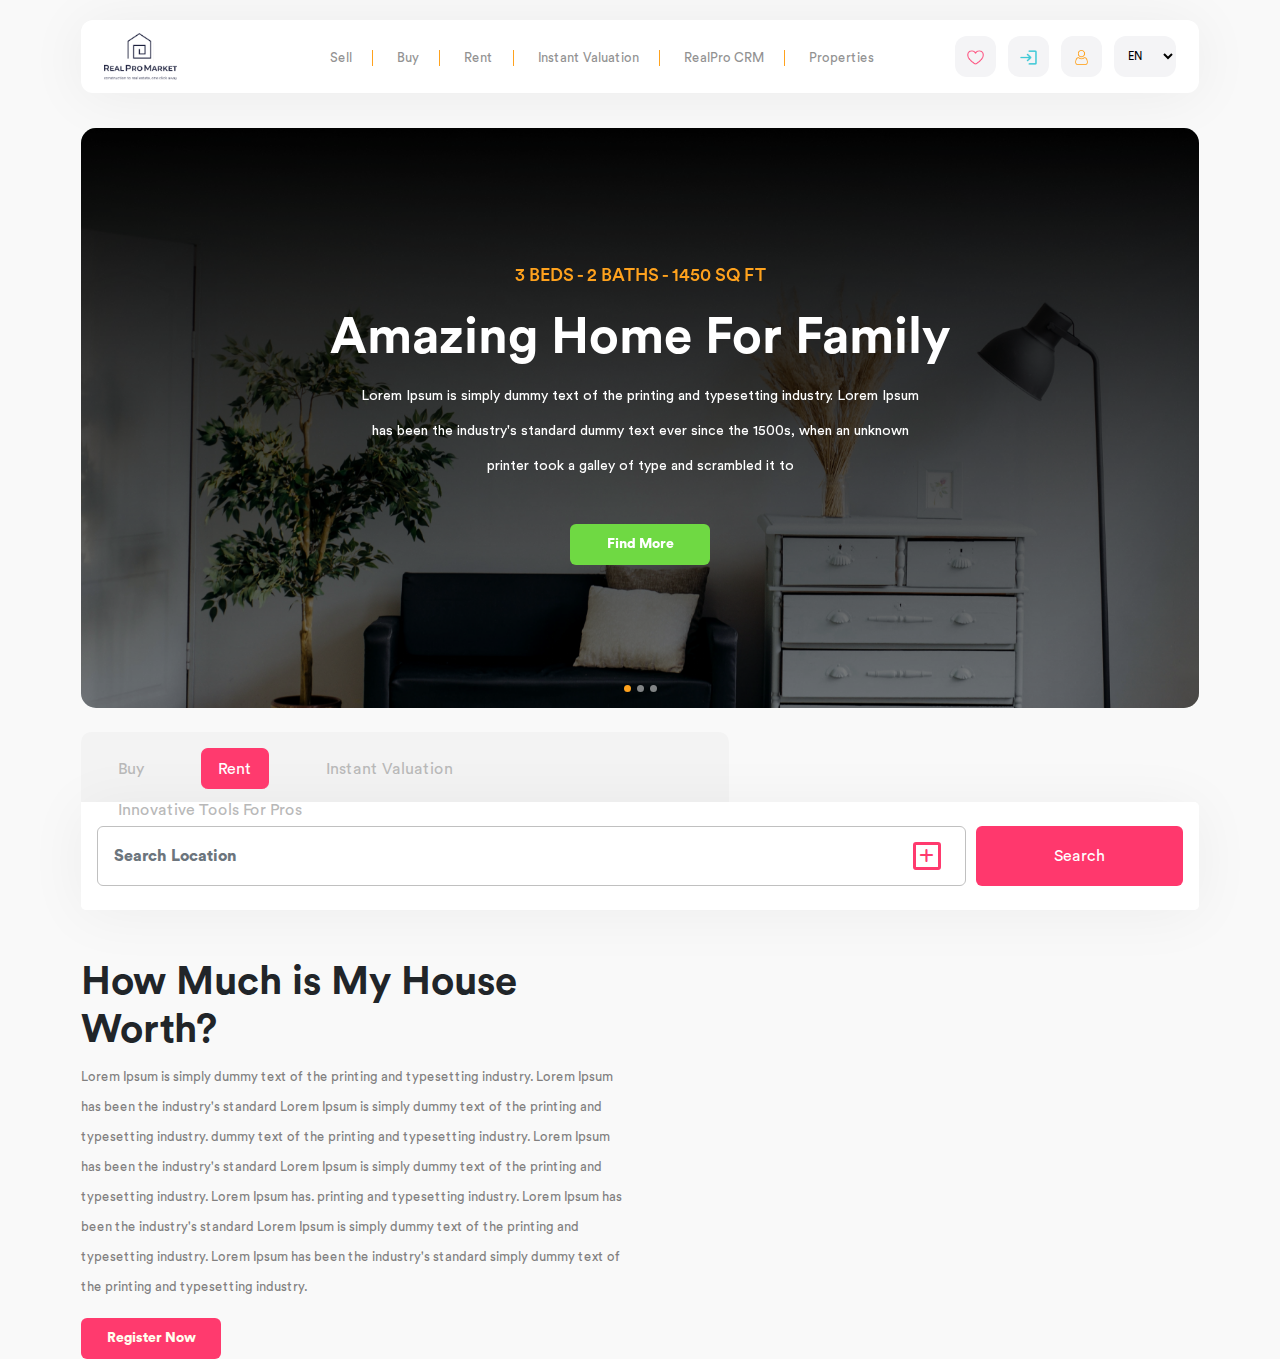
==== agentvaluation.html @ 88e82d18 "Update-AllPages" ====
<!DOCTYPE html>
<html lang="en">

<meta http-equiv="content-type" content="text/html;charset=UTF-8" />

<head>
    <meta charset="utf-8">
    <meta http-equiv="X-UA-Compatible" content="IE=edge">
    <meta content="width=device-width, initial-scale=1, minimum-scale=1, maximum-scale=5, user-scalable=1"
        name="viewport" />
    <meta name="csrf-token" content="cv9QwmXxKwDrVAolgTQ0MOoRxI4BcA3JkICBhzkY">
    <meta name="viewport" content="width=device-width, initial-scale=1">
    <title>Rent page</title>
    <link href="./Site/img/favicon.png" rel="icon">
    <link href="./Site/img/apple-touch-icon.png" rel="apple-touch-icon">
    <link href="./assets/css/style.css" rel="stylesheet" />
    <link href="./assets/css/utility.css" rel="stylesheet" />
    <link href="./lib/bootstrap/dist/css/bootstrap.min.css" rel="stylesheet" />
    <link href="./lib/fontawesome-free-6.3.0-web/css/all.min.css" rel="stylesheet" />

</head>

<body>
    <header>
        <nav class="navbar">
            <div class="navbar-content">
                <div class="container-main main-nav main-shadow">
                    <div class="navbar-menu">
                        <a class="navbar-brand" href="/">
                            <img src="./assets/images/realpro_logo.png" class="logo-main">
                        </a>
                    </div>
                    <div class="navbar-collapse justify-content-center" id="navbarDefault">
                        <ul class="navbar-nav">
                            <li class="nav-item nav-border-right">
                                <a class="nav-link main-nav-item" asp-controller="Home" asp-action="Property"
                                    asp-route-id="Sell">Sell</a>
                            </li>
                            <li class="nav-item nav-border-right">
                                <a class="nav-link main-nav-item" asp-controller="Home" asp-action="Property"
                                    asp-route-id="Buy">Buy</a>
                            </li>
                            <li class="nav-item nav-border-right">
                                <a class="nav-link main-nav-item" asp-controller="Home" asp-action="Property"
                                    asp-route-id="Rent">Rent</a>
                            </li>
                            <li class="nav-item nav-border-right">
                                <a class="nav-link main-nav-item" asp-controller="Home" asp-action="Property"
                                    asp-route-id="Valuation">Instant Valuation</a>
                            </li>
                            <li class="nav-item nav-border-right">
                                <a class="nav-link main-nav-item" asp-controller="Home" asp-action="Plans">RealPro
                                    CRM</a>
                            </li>
                            <li class="nav-item">
                                <a class="nav-link main-nav-item" asp-controller="Properties"
                                    asp-action="Index">Properties</a>
                            </li>
                        </ul>
                    </div>
                    <div class="navbar-function">
                        <button class="btn btn-nav-function">
                            <img src="./assets/images/icons/icon_heart.png" class="nav-func-icon" />
                        </button>
                        <button class="btn btn-nav-function">
                            <img src="./assets/images/icons/icon_login.png" class="nav-func-icon" />
                        </button>
                        <button class="btn btn-nav-function">
                            <img src="./assets/images/icons/icon_user.png" class="nav-func-icon" />
                        </button>
                        <select class="lan-control">
                            <option>EN</option>
                            <option>FR</option>
                            <option>SW</option>
                        </select>
                    </div>
                </div>
            </div>
        </nav>
    </header>
    <div id="carouselExampleIndicators" class="carousel slide container-main bg-property-slide rounded-15 mt-35px mb-4"
        data-ride="carousel">
        <ol class="carousel-indicators">
            <li data-target="#carouselExampleIndicators" data-slide-to="0" class="active"></li>
            <li data-target="#carouselExampleIndicators" data-slide-to="1"></li>
            <li data-target="#carouselExampleIndicators" data-slide-to="2"></li>
        </ol>
        <div class="carousel-inner">
            <div class="carousel-item active">
                <div class="bg-property rounded-15">
                    <div class="d-flex justify-content-center flex-collumn bg-property-after">
                        <div class="text-center mt-12_perc">
                            <p class="property-details">3 BEDS - 2 BATHS - 1450 SQ FT</p>
                            <h1 class="text-intro-title text-white">
                                Amazing Home For Family
                            </h1>
                            <div class="d-flex justify-content-center">
                                <div class="wide-sm-50">
                                    <p class="text-propery-details">
                                        Lorem Ipsum is simply dummy text of the printing and typesetting industry. Lorem
                                        Ipsum
                                        has
                                        been the industry's standard dummy text ever since the 1500s, when an unknown
                                        printer took a galley of type and scrambled it to
                                    </p>
                                    <button class="btn-success-light mt-4">
                                        Find More
                                    </button>
                                </div>

                            </div>
                        </div>

                    </div>

                </div>
            </div>
            <div class="carousel-item">
                <div class="bg-property rounded-15">
                    <div class="d-flex justify-content-center flex-collumn bg-property-after">
                        <div class="text-center mt-12_perc">
                            <p class="property-details">3 BEDS - 2 BATHS - 1450 SQ FT</p>
                            <h1 class="text-intro-title text-white">
                                Amazing Home For Family
                            </h1>
                            <div class="d-flex justify-content-center">
                                <div class="wide-sm-50">
                                    <p class="text-propery-details">
                                        Lorem Ipsum is simply dummy text of the printing and typesetting industry. Lorem
                                        Ipsum
                                        has
                                        been the industry's standard dummy text ever since the 1500s, when an unknown
                                        printer took a galley of type and scrambled it to
                                    </p>
                                    <button class="btn-success-light mt-4">
                                        Find More
                                    </button>
                                </div>

                            </div>
                        </div>

                    </div>

                </div>
            </div>
            <div class="carousel-item">
                <div class="bg-property rounded-15">
                    <div class="d-flex justify-content-center flex-collumn bg-property-after">
                        <div class="text-center mt-12_perc">
                            <p class="property-details">3 BEDS - 2 BATHS - 1450 SQ FT</p>
                            <h1 class="text-intro-title text-white">
                                Amazing Home For Family
                            </h1>
                            <div class="d-flex justify-content-center">
                                <div class="wide-sm-50">
                                    <p class="text-propery-details">
                                        Lorem Ipsum is simply dummy text of the printing and typesetting industry. Lorem
                                        Ipsum
                                        has
                                        been the industry's standard dummy text ever since the 1500s, when an unknown
                                        printer took a galley of type and scrambled it to
                                    </p>
                                    <button class="btn-success-light mt-4">
                                        Find More
                                    </button>
                                </div>

                            </div>
                        </div>

                    </div>

                </div>
            </div>
        </div>

    </div>

    <div class="container-main mb-5">
        <div>
            <ul id="tabs" class="nav nav-tabs valuation-tab">
                <li class="nav-item"><a href="" data-target="#home1" data-toggle="tab" class="nav-link small">Buy</a>
                </li>
                <li class="nav-item"><a href="" data-target="#profile1" data-toggle="tab"
                        class="nav-link small active">Rent</a></li>
                <li class="nav-item"><a href="" data-target="#messages1" data-toggle="tab"
                        class="nav-link small">Instant Valuation</a></li>
                <li class="nav-item"><a href="" data-target="#innovatetab" data-toggle="tab"
                        class="nav-link small">Innovative Tools For Pros</a></li>
            </ul>
            <div id="tabsContent" class="tab-content rent-tab-content">
                <div id="home1" class="tab-pane rent-tab-content px-3 fade py-4 tab-box-shadow">
                    <div class="d-flex">
                        <div class="border-search-area d-flex p-1 w-80">
                            <div class="input-group w-100">
                                <input type="text" class="form-control input-rent" placeholder="Search Location">
                                <div class="input-group-append">
                                    <button class="btn-search-icon" type="button">
                                        <div class="btn-theme-square">
                                            <i class="fa-solid fa-plus"></i>
                                        </div>
                                    </button>
                                </div>
                            </div>
                        </div>
                        <div class="input-group w-20 pl-sm-10px">
                            <button class="btn-search-submit">Search</button>
                        </div>
                    </div>
                </div>
                <div id="profile1" class="tab-pane rent-tab-content px-3 fade py-4 active show tab-box-shadow">
                    <div class="d-flex">
                        <div class="border-search-area d-flex p-1 w-80">
                            <div class="input-group w-100">
                                <input type="text" class="form-control input-rent" placeholder="Search Location">
                                <div class="input-group-append">
                                    <button class="btn-search-icon" type="button">
                                        <div class="btn-theme-square">
                                            <i class="fa-solid fa-plus"></i>
                                        </div>
                                    </button>
                                </div>
                            </div>
                        </div>
                        <div class="input-group w-20 pl-sm-10px">
                            <button class="btn-search-submit">Search</button>
                        </div>
                    </div>
                </div>
                <div id="messages1" class="tab-pane rent-tab-content px-3 fade py-4 tab-box-shadow">
                    <div class="d-flex">
                        <div class="border-search-area d-flex p-1 w-80">
                            <div class="input-group w-100">
                                <input type="text" class="form-control input-rent" placeholder="Search Location">
                                <div class="input-group-append">
                                    <button class="btn-search-icon" type="button">
                                        <div class="btn-theme-square">
                                            <i class="fa-solid fa-plus"></i>
                                        </div>
                                    </button>
                                </div>
                            </div>
                        </div>
                        <div class="input-group w-20 pl-sm-10px">
                            <button class="btn-search-submit">Search</button>
                        </div>
                    </div>
                </div>
                <div id="innovatetab" class="tab-pane rent-tab-content px-3 fade py-4 tab-box-shadow">
                    <div class="d-flex">
                        <div class="border-search-area d-flex p-1 w-80">
                            <div class="input-group border-right-control-rent w-50">
                                <input type="text" class="form-control input-rent" placeholder="Search Location">
                                <div class="input-group-append">
                                    <button class="btn-search-icon" type="button">
                                        <div class="btn-theme-square">
                                            <i class="fa-solid fa-plus"></i>
                                        </div>
                                    </button>
                                </div>
                            </div>
                            <div class="w-50">
                                <input type="text" class="form-control input-rent" placeholder="Search product">
                            </div>
                        </div>
                        <div class="input-group w-20 pl-sm-10px">
                            <button class="btn-search-submit">Search</button>
                        </div>
                    </div>
                </div>
            </div>
        </div>
    </div>
    <div class="container-main">

        <div class="row">
            <div class="col-md-6">
                <h1 class="section-title">How Much is My House
                    Worth?</h1>
                <p class="text-city-details">
                    Lorem Ipsum is simply dummy text of the printing and typesetting industry. Lorem Ipsum has been the
                    industry's standard Lorem Ipsum is simply dummy text of the printing and typesetting industry.
                    dummy text of the printing and typesetting industry. Lorem Ipsum has been the industry's
                    standard Lorem Ipsum is simply dummy text of the printing and typesetting industry. Lorem Ipsum has.
                    printing and typesetting industry. Lorem Ipsum has been the industry's standard Lorem
                    Ipsum is simply dummy text of the printing and typesetting industry. Lorem Ipsum has been
                    the industry's standard simply dummy text of the printing and typesetting industry.
                </p>

                <button  class="btn btn-explore-primary">Register Now</button>
            </div>
            <div class="col-md-6">
                <div class="img01">
                    <img src="images/house-img01.png" class="img-fluid rounded" alt="">
                </div>

                <div class="row mt-3">
                    <div class="col-md-6">
                        <div class="img02"><img src="images/house-img02.png" class="img-fluid rounded" alt="">
                        </div>
                    </div>
                    <div class="col-md-6">
                        <div class="img02"><img src="images/house-img03.png" class="img-fluid rounded" alt="">
                        </div>
                    </div>
                </div>
            </div>
        </div>
    </div>


    <div id="preloader"></div>
    <script src="./lib/jquery/dist/jquery.min.js"></script>
    <script src="./lib/bootstrap/dist/js/bootstrap.bundle.min.js"></script>

</body>

</html>
---- assets/css/style.css ----
﻿/*@import url('https://fonts.cdnfonts.com/css/circular-std?styles=17909,17910,17911,17912,17907,17908,17905,17906');
*/
@font-face {
    font-family: 'Circular Std';
    src: url('../fonts/circulat_std/CircularStd-Black.eot');
    src: url('../fonts/circulat_std/CircularStd-Black.eot') format('embedded-opentype'), url('../fonts/circulat_std/CircularStd-Black.woff') format('woff'), url('../fonts/circulat_std/CircularStd-Black.ttf') format('truetype'), url('../fonts/circulat_std/CircularStd-Black.svg') format('svg');
    font-weight: 400;
    font-style: normal;
}

@font-face {
    font-family: 'Circular Std';
    src: url('../fonts/circulat_std/CircularStd-Bold.eot');
    src: url('../fonts/circulat_std/CircularStd-Bold.eot') format('embedded-opentype'), url('../fonts/circulat_std/CircularStd-Bold.woff') format('woff'), url('../fonts/circulat_std/CircularStd-Bold.ttf') format('truetype'), url('../fonts/circulat_std/CircularStd-Bold.svg') format('svg');
    font-weight: 600;
    font-style: normal;
}

@font-face {
    font-family: 'Circular Std';
    src: url('../fonts/circulat_std/CircularStd-Medium.eot');
    src: url('../fonts/circulat_std/CircularStd-Medium.eot') format('embedded-opentype'), url('../fonts/circulat_std/CircularStd-Medium.woff') format('woff'), url('../fonts/circulat_std/CircularStd-Medium.ttf') format('truetype'), url('../fonts/circulat_std/CircularStd-Medium.svg') format('svg');
    font-weight: 500;
    font-style: normal;
}

@font-face {
    font-family: 'Circular Std';
    src: url('../fonts/circulat_std/CircularStd-Book.eot');
    src: url('../fonts/circulat_std/CircularStd-Book.eot') format('embedded-opentype'), url('../fonts/circulat_std/CircularStd-Book.woff') format('woff'), url('../fonts/circulat_std/CircularStd-Book.ttf') format('truetype'), url('../fonts/circulat_std/CircularStd-Book.svg') format('svg');
    font-weight: 450;
    font-style: normal;
}

body {
    font-family: 'Circular Std' !important;
    background: rgba(249, 249, 249, 1) !important;
}

.container {
    padding-right: 22px !important;
    padding-left: 22px !important;
}

.main-shadow {
    box-shadow: 0px 4px 60px rgba(0, 0, 0, 0.06) !important;
}

.navbar {
    padding: 0 !important;
    margin-top: 20px;
}

.navbar-content {
    width: 100%;
}

.container-main {
    margin-right: 6.3477% !important;
    margin-left: 6.3477% !important;
}

.navbar-content .container-main {
    padding-top: 8px;
    padding-bottom: 8px;
    padding-left: 1.789%;
    padding-right: 1.789%;
    display: grid;
    grid-template-columns: 2fr 9fr 3fr;
}

.navbar-content .navbar-menu {
    margin: auto 0;
}



.navbar-toggler span {
    height: 2px;
    width: 18px;
}

.navbar-content .btn {
    padding: 0.2rem 0.5rem;
    border-radius: 20px;
    background-color: #FFFFFF;
}

.navbar-content .btn:not(:first-child) {
    padding: 0.2rem 0.5rem;
}

.navbar-content .navbar-toggle-box {
    margin-right: 5px;
}


.navbar-content .navbar-collapse {
    margin: auto;
}

.navbar-menu .navbar-toggler {
    margin-top: 4px;
}

.navbar-content .navbar-nav {
    display: inline-block !important;
    flex-wrap: wrap;
    height: 100%;
}

.navbar-nav li {
    display: inline-block;
    height: 100%;
    align-items: center;
    padding: 0px 20px;
}

/*
.navbar-content .navbar-nav li a {
    font-weight: 600;
    font-size: 16px;
    line-height: 26px;
    color: #1B1B1B;
}*/

@media only screen and (max-device-width: 767px) {

    .navbar-nav li,
    .navbar-content .navbar-nav li a {
        font-size: 14px;
    }
}

.menu-item {
    font-size: 13px;
    color: #1B1B1B;
}

.navbar-content .navbar-nav li>a:hover {
    color: #FCFCFC;
}

.navbar-category {
    width: 100%;
    background: #FFFFFF;
    padding: 0 5%;
    font-weight: 500;
    --bs-gutter-x: 0;
    margin: 0 !important;
}

.navbar-category .category-item {
    color: #676767;
    padding: 20px 0 20px 10px;
}

.navbar-category .category-item:nth-child(2),
.navbar-category .category-item:nth-child(3) {
    text-align: center;
}

.navbar-category .category-item:nth-child(4) {
    text-align: end;
}

.nav-item-expand {
    box-sizing: border-box;
    min-width: 0;
    min-height: 0;
    padding-top: 8px;
    padding-bottom: 8px;
    /* margin-left: 16px; */
    -webkit-flex-shrink: 0;
    -ms-flex-negative: 0;
    flex-shrink: 0;
    position: relative;
    cursor: pointer;
}

.main-nav {
    background: #fff;
    border-radius: 12px !important;
}

.main-nav-item {
    font-size: 13px !important;
    font-weight: 450 !important;
    line-height: 0px !important;
    letter-spacing: 0em !important;
    text-align: left !important;
    color: #929292 !important;
}

.main-nav-item:hover {
    font-size: 13px !important;
    font-weight: 450 !important;
    line-height: 0px !important;
    letter-spacing: 0em !important;
    text-align: left !important;
    color: #FF3A6E !important;
}

.nav-border-right {
    border-right: 1px solid #FFA21D;
}

.navbar-function {
    text-align: end;
    margin: auto 0;
}

.btn-success-light {
    background: #6FD943;
    color: #fff;
    border: none;
    font-size: 14px !important;
    height: 41px;
    width: 140px;
    border-radius: 6px !important;
}

.btn-explore-primary {
    background: #FF3A6E !important;
    color: #FFE !important;
    border: none;
    font-size: 14px !important;
    height: 41px;
    width: 140px;
    border-radius: 6px !important;
}

@media(min-width:1367px) {
    .btn-explore-primary {
        font-size: 16px !important;
        height: 48px !important;
        width: 160px !important;
    }

    .btn-explore-secondary {
        font-size: 16px !important;
        height: 48px !important;
        width: 160px !important;
    }
}

.btn-explore-secondary {
    background: #3EC9D6 !important;
    color: #FFE !important;
    border: none;
    font-size: 14px !important;
    height: 41px;
    width: 140px;
    border-radius: 6px !important;
}

.btn-nav-function {
    background: #F4F4F6 !important;
    border-radius: 12px !important;
    /* padding: 8px 11px !important; */
    margin-left: 8px;
    height: 41px;
    width: 41px;
}

.btn-nav-function:hover {
    background: #ebeaea !important;
    margin-left: 8px;
}

.rounded-12px {
    border-radius: 12px !important;
}

.rounded-22px {
    border-radius: 22px !important;
}

.mt-17px {
    margin-top: 17px !important;
}

.text-intro-title {
    font-family: 'Circular Std', sans-serif !important;
    font-size: 51px;
    font-weight: 700;
    line-height: 66px;
    letter-spacing: 0em;
    text-align: center;
}

.logo-main {
    height: 47px;
}

.text-propery-details {
    font-size: 14px;
    font-weight: 450;
    line-height: 35px;
    letter-spacing: 0em;
    text-align: center;
    color: #fff !important
}

.input-property {
    height: 65px !important;
    border: none !important;
    border-radius: 6px;
    font-weight: 450 !important;
    color: #929292 !important;
}

/* .select-items {
    position: absolute;
    background-color: DodgerBlue;
    top: 100%;
    left: 0;
    right: 0;
    z-index: 99;
  } */
.input-property select {
    -ms-progress-appearance: none;
    -webkit-appearance: none;
    appearance: none;
    line-height: 20px;
    background: #FF3A6E url('../images/icons/select_group.png') 74% / 13% no-repeat;

}

.btn-search-icon {
    border: none;
    margin-left: 0px;
    padding: 10px 20px;
    background: white;
    color: #FF3A6E;
    border-top-right-radius: 6px;
    border-bottom-right-radius: 6px;
}

.btn-search-submit {
    border: none;
    width: 100%;
    margin-left: 0px;
    padding: 10px 20px;
    background: rgb(255, 56, 109);
    color: #FFF;
    font-size: 16px;
    font-weight: 450;
    border-radius: 6px;
    cursor: pointer;
}

.btn-view-select {
    border-radius: 10px;
    padding: 10px;
    height: 48px;
    width: 48px;
    background: white;
    border: none
}

.btn-view-select:hover {
    color: #FF3A6E;
}

.btn-search-submit:hover {
    transition: 300ms;
    box-shadow: 0px 0px 10px 0px rgba(255, 56, 109, 1) !important;
}

@media(min-width:1367px) {
    .text-label {
        font-size: 54px !important;
        font-weight: 700;
        margin-bottom: 0;
    }

    .btn-search-icon {
        border: none;
        margin-left: 0px;
        padding: 10px 20px;
        background: white;
        color: #FF3A6E;
        border-top-right-radius: 8px !important;
        border-bottom-right-radius: 8px !important;
    }

    .btn-search-submit {
        border: none;
        margin-left: 0px;
        padding: 10px 20px;
        background: #FF3A6E;
        color: white;
        font-size: 18px;
        font-weight: 500;
        border-radius: 8px !important;
    }

    .input-property {
        height: 88px !important;
        border: none;
        border-radius: 8px !important;
    }

    .btn-success-light {
        background: #6FD943;
        color: #fff;
        border: none;
        font-size: 16px !important;
        height: 55px !important;
        width: 173px !important;
        border-radius: 6px !important;
    }

    .text-propery-details {
        font-size: 16px !important;
        font-weight: 450;
        line-height: 45px !important;
        letter-spacing: 0em;
        text-align: center;
        color: #fff !important
    }

    .property-details {
        color: #FFA21D !important;
        font-size: 20px !important;
        font-weight: 500;
    }

    .bg-property {
        background: url('../images/property_background.png');
        background-position: center;
        background-size: cover;
        background-repeat: no-repeat;
        height: 814px !important;
        padding: 0px !important;
        border-radius: 15px;
    }

    .bg-property-after {
        background: url('../images/property_banner.png');
        background-position: center;
        background-size: cover;
        background-repeat: no-repeat;
        height: 814px !important;
        border-radius: 15px;
    }

    .bg-property-slide {
        background: #20202000;
        background-position: center;
        background-size: cover;
        background-repeat: no-repeat;
        height: 814px !important;
        border-radius: 15px;
    }

    .text-intro-title {
        font-family: 'Circular Std', sans-serif !important;
        font-size: 70px;
        font-weight: 700;
        line-height: 66px;
        letter-spacing: 0em;
        text-align: center;
    }

    .logo-main {
        height: 66px;
    }

    .main-nav-item {
        font-size: 18px !important;
        font-weight: 450 !important;
        line-height: 0px !important;
        letter-spacing: 0em !important;
        text-align: left !important;
        color: #929292 !important;
    }

    .nav-func-icon {
        height: 20px !important;
    }

    .text-intro-message {
        font-style: normal;
        font-weight: 450;
        font-size: 16px;
        line-height: 23px;
        text-align: center;
        color: #817F7F;
    }

    .text-plan-bg {
        width: 247px !important;
        height: 90px !important;
        background: #FF3A6E;
        border-radius: 6px 6px 0px 0px;
        display: flex;
        justify-content: center;
        flex-direction: column;
    }

    .text-plan-option-bg {
        background: #F1F1F1;
        display: flex;
        height: 90px;
        justify-content: space-between;
        padding: 30px 40px !important;
        border-bottom-left-radius: 6px;
        border-bottom-right-radius: 6px;
        border-top-right-radius: 6px;
    }

    .text-plan-link {
        font-size: 20px !important;
    }

    .text-plan {
        font-size: 24px !important;
        font-weight: 700;
        line-height: 30px;
        letter-spacing: 0em;
        text-align: center;
        color: #fff;
    }

    .fs-xs-24px {
        font-size: 24px !important;
    }

    .mt-xs-4px {
        margin-top: 4px;
    }

    .text-price-value {
        font-size: 46px !important;
    }

    .check-secondary-icon {
        height: 19px !important;
    }

    .text-plan-info {
        font-size: 19px !important;
        line-height: 36px;
    }

    .btn-plan-primary {
        background: #3ec9d6 !important;
        color: #fff !important;
        font-size: 18px !important;
        padding: 15px !important;
        font-weight: 450 !important;
    }

    .btn-plan-secondary {
        background: #6FD943 !important;
        color: #fff !important;
        font-size: 18px !important;
        padding: 15px !important;
        font-weight: 450 !important;
    }

    .btn-plan-default {
        background: #FF3A6E !important;
        color: #fff !important;
        font-size: 18px !important;
        padding: 15px !important;
        font-weight: 450 !important;
    }

    .section-title {
        font-weight: 700 !important;
        font-size: 56px !important;
    }

    .text-plan-section {
        font-weight: 450;
        color: #817F7F;
        font-size: 16px !important;
        line-height: 33px !important;
    }

    .choose-title {
        font-size: 24px !important;
    }

    .text-theme-secondary {
        color: #817f7f !important;
    }

    .btn-getstarted {
        background: #263238 !important;
        border-radius: 6px !important;
        color: #fff !important;
        font-size: 18px !important;
        font-weight: 450 !important;
        width: 286px !important;
        height: 56px !important;
    }

    .accordion .card-header .card-title {
        color: #455A64 !important;
        font-weight: 450 !important;
        font-size: 20px !important;
    }

    .lead-option {
        float: left;
        margin: 0 8px 0 0;
        width: 18%;
        height: 64px !important;
        border: 1px solid #B8B8B8;
        position: relative;
        border-radius: 5px;
        align-items: center;
    }

    .btn-option-radio {
        height: 63px !important;
        font-size: 19px !important;
        padding: 15px 10px !important;
        text-align: center;
    }

    .navbar-content .container-main {
        padding-top: 8px;
        padding-bottom: 8px;
        padding-left: 1.789%;
        padding-right: 1.789%;
        display: grid;
        grid-template-columns: 1fr 7fr 2fr;
    }

    .lead-option-header {
        padding: 19px 20px !important;
    }

    .btn-nav-function {
        background: #F4F4F6 !important;
        border-radius: 12px !important;
        /* padding: 8px 11px !important; */
        margin-left: 8px;
        height: 56px !important;
        width: 56px !important;
    }

    .btn-nav-function:hover {
        background: #ebeaea !important;
    }

    .lan-control {
        height: 56px !important;
        width: 78px !important;
        background: #F4F4F6 !important;
        border-radius: 12px;
        border: none;
        font-size: 14px !important;
        padding: 10px;
        font-weight: 450;
    }
}

.lan-control {
    height: 41px;
    width: 62px;
    background: #F4F4F6 !important;
    border-radius: 12px;
    border: none;
    font-size: 11px;
    padding: 10px;
    font-weight: 450;
    margin-left: 8px;
    cursor: pointer;
}

.lan-control:hover {
    background: #ebeaea !important;

}

.lead-option-header {
    padding: 10px 20px;
}

.choose-title {
    font-size: 20px;
}

.section-title {
    font-weight: 600;
    font-size: 40px;
}

.check-secondary-icon {
    height: 13px;
}

.text-price-value {
    font-size: 25px;
}

.nav-func-icon {
    height: 15px;
}


.text-intro-message {
    font-style: normal;
    font-weight: 450;
    font-size: 12px;
    line-height: 23px;
    text-align: center;
    color: #817F7F;
}

.text-secondary {
    color: #858585 !important;
}

.text-theme-secondary {
    color: #817f7f !important;
    ;
}

.text-theme {
    color: #FF3A6E !important;
}

.text-plan {
    /*font-family: 'Circular Std', sans-serif !important;*/
    font-size: 18px;
    font-weight: 700;
    line-height: 30px;
    letter-spacing: 0em;
    text-align: center;
    color: #fff;
}

.text-plan-bg {
    width: 175px;
    height: 63px;
    background: #FF3A6E;
    border-radius: 6px 6px 0px 0px;
    display: flex;
    justify-content: center;
    flex-direction: column;
}

.text-plan-option-bg {
    background: #F1F1F1;
    display: flex;
    justify-content: space-between;
    padding: 20px 35px;
    border-bottom-left-radius: 6px;
    border-bottom-right-radius: 6px;
    border-top-right-radius: 6px;
}

.option-border-end {
    border-right: 1px solid #FFA21D;
}

.text-plan-link {
    color: #929292;
    font-size: 14px;
    font-weight: 500;
    text-decoration: none;
}

.text-plan-link:hover,
text-plan-link active {
    color: #263238;
    font-size: 14px;
    font-weight: 500;
    text-decoration: none;
}

.text-plan-section {
    font-weight: 450;
    color: #817F7F;
    font-size: 13px;
    line-height: 30px;

}

.fw-450 {
    font-weight: 450;
}


.toggle {
    cursor: pointer;
    display: inline-block;
}

.toggle-switch {
    display: inline-block;
    background: #ccc;
    border-radius: 16px;
    width: 45px;
    height: 20px;
    position: relative;
    vertical-align: middle;
    transition: background 0.25s;
}

.toggle-switch:before,
.toggle-switch:after {
    content: "";
}

.toggle-switch:before {
    display: block;
    background: linear-gradient(to bottom, #fff 0%, #eee 100%);
    border-radius: 50%;
    box-shadow: 0 0 0 1px rgb(0 0 0 / 25%);
    width: 14px;
    height: 14px;
    position: absolute;
    top: 3px;
    left: 4px;
    transition: left 0.25s;
}

.toggle:hover .toggle-switch:before {
    background: linear-gradient(to bottom, #fff 0%, #fff 100%);
    box-shadow: 0 0 0 1px rgba(0, 0, 0, 0.5);
}

.toggle-checkbox:checked+.toggle-switch {
    background: #FF3A6E;
}

.toggle-checkbox:checked+.toggle-switch:before {
    left: 30px;
}

.toggle-checkbox {
    position: absolute;
    visibility: hidden;
}

.plan-info-height {
    max-height: 96vh;
}

.plan-card {
    width: 100%;
    padding: 0px 10px
}

.plan-card-primary {
    background: #E8FDFF;
    border-radius: 15px;
    padding: 15px;
    color: #3EC9D6;
}

.plan-card-secondary {
    background: #DDFFCF;
    border-radius: 15px;
    padding: 15px;
    color: #6FD943;
}

.plan-card-default {
    background: #FFE8EE;
    border-radius: 15px;
    padding: 15px;
    color: #FF3A6E;
}

.text-plan-info {
    font-size: 13px;
    padding-left: 4px;
    color: #455A64 !important;
    font-weight: 450;
}

.py-5px {
    padding: 5px 0px;
}

.btn-getstarted {
    background: #263238 !important;
    border-radius: 6px !important;
    color: #fff !important;
    font-size: 14px;
    font-weight: 450 !important;
    width: 200px;
    height: 40px;
}

.btn-plan-primary {
    background: #3ec9d6 !important;
    color: #fff !important;
    font-size: 14px;
    padding: 10px;
    font-weight: 450 !important;
}

.btn-plan-secondary {
    background: #6FD943 !important;
    color: #fff !important;
    font-size: 14px;
    padding: 10px;
    font-weight: 450 !important;
}

.btn-plan-default {
    background: #FF3A6E !important;
    color: #fff !important;
    font-size: 14px;
    padding: 10px;
    font-weight: 450 !important;
}

.px4-py4 {
    padding: 12px 3.0rem !important;
}


/* right plan section */


.lead-option {
    float: left;
    margin: 0 8px 0 0;
    width: 18%;
    height: 45px;
    border: 1px solid #B8B8B8;
    position: relative;
    border-radius: 5px;
    align-items: center;
}

.lead-option label,
.lead-option input {
    display: block;
    position: absolute;
    top: 0;
    left: 0;
    right: 0;
    bottom: 0;
    color: #455A64;
}

.lead-option input[type="radio"] {
    opacity: 0.011;
    z-index: 100;
    color: #455A64;
}

.lead-option input[type="radio"]:checked+label {
    background: #3EC9D6;
    border-radius: 5px;
    border: 1px solid #3EC9D6 !important;
    color: #fff !important;
}

.lead-option label {
    cursor: pointer;
    z-index: 90;
    line-height: 1.8em;
}

.btn-option-radio {
    height: 45px;
    padding: 8px 10px;
    text-align: center;

}

.bg-transparent {
    background: rgba(255, 255, 255, 0) !important;
}

/* accordion */
.accordion .card-header {
    background: #fff !important;
    border-bottom: none;
    border: 1px solid #B8B8B8;
    padding: 15px !important;
    border-radius: 5px !important;
}

.accordion .card-body {
    background: #fff !important;
    padding: 15px !important;
    border-radius: 5px !important;
}

.accordion .card-body p {
    color: #455A64 !important;
    font-size: 14px !important;
    font-weight: 450 !important;
}

.accordion .card-header .card-title {
    color: #455A64 !important;
    font-weight: 500;
    font-size: 14px;
}

.accordion .card-header:after {
    font-family: 'Circular Std' !important;
    content: "-";
    float: right;
    font-size: 17px;
    font-weight: 600;

}

.accordion .card-header.collapsed:after {
    font-family: 'Circular Std' !important;
    content: "+";
    font-size: 17px;
    font-weight: 600;

}

.accordion-container {
    /* background: #fff !important;
    border: 1px solid #B8B8B8;
    border-radius: 6px; */

}

.wide-sm-90 {
    width: 90% !important;
}

.wide-sm-65 {
    width: 65% !important;
}

.wide-sm-60 {
    width: 60% !important;
}

.wide-sm-55 {
    width: 55% !important;
}

.wide-sm-50 {
    width: 50% !important;
}

.wide-sm-49 {
    width: 49% !important;
}

.wide-sm-48 {
    width: 48% !important;
}

.wide-sm-25 {
    width: 25% !important;
}

.wide-sm-24 {
    width: 24% !important;
}

.wide-sm-23 {
    width: 23% !important;
}

.wide-sm-19 {
    width: 19% !important;
}

.package-compare-sm {
    padding: 0px 100px;
}

.flex-sm-space-between {
    display: flex;
    justify-content: space-between;
}

.mb-xs-2 {
    margin-bottom: 0rem;
}

@media (max-width: 767.98px) {
    .px4-py4 {
        padding: 12px 1rem !important;
    }

    .lead-option {
        float: left;
        margin: 0 8px 0 0;
        width: 30%;
        height: 45px;
        border: 1px solid #B8B8B8;
        position: relative;
        border-radius: 5px;
        margin-bottom: 11px;
        align-items: center;
    }

    .wide-sm-90 {
        width: 100% !important;
    }

    .wide-sm-65 {
        width: 100% !important;
    }

    .wide-sm-60 {
        width: 100% !important;
    }

    .wide-sm-55 {
        width: 100% !important;
    }

    .wide-sm-50 {
        width: 100% !important;
    }

    .wide-sm-49 {
        width: 100% !important;
    }

    .wide-sm-48 {
        width: 100% !important;
    }

    .wide-sm-25 {
        width: 100% !important;
    }

    .wide-sm-24 {
        width: 100% !important;
    }

    .wide-sm-23 {
        width: 100% !important;
    }

    .wide-sm-19 {
        width: 100% !important;
    }

    .package-compare-sm {
        padding: 0px !important;
    }

    .flex-sm-space-between {
        display: block !important;
        justify-content: space-between;
    }

    .flex-xs-center {
        display: flex !important;
        justify-content: center;
    }

    .mb-xs-2 {
        margin-bottom: 1rem !important;
    }
}


/* property page */
.mt-15_perc {
    margin-top: 15%;
}

.mt-13_perc {
    margin-top: 13%;
}

.mt-12_perc {
    margin-top: 12%;
}

.bg-property {
    background: url(../images/property_background.png);
    background-position: center;
    background-size: cover;
    background-repeat: no-repeat;
    height: 580px;
    padding: 0px !important;
}

.bg-property-after {
    background: url('../images/property_banner.png');
    background-position: center;
    background-size: cover;
    background-repeat: no-repeat;
    height: 580px;
    border-radius: 15px;
}

.bg-property-slide {
    height: 580px;
    border-radius: 15px;
}

.property-details {
    color: #FFA21D !important;
    font-size: 18px;
    font-weight: 500;
}

.text-label {
    font-size: 48px;
    font-weight: 600;
    border-bottom: 0;
}

.nav-tabs {
    background: white;
    padding: 16px;
    border-radius: 6px;
    height: 70px;
    border-bottom: none !important;
}

.nav-tabs .nav-item {
    margin-bottom: -1px;
    padding: 0px 20px;
}

.nav-tabs .nav-link {
    font-size: 16px;
    border: none;
    font-weight: 450;
    color: #B8B8B8;
}

.nav-tabs .nav-item.show .nav-link,
.nav-tabs .nav-link.active {
    color: #FF3A6E !important;
    border-color: #fff #fff #fff !important;
    border-bottom: 3px solid #FF3A6E !important;

}

@media(min-width:1367px) {
    .nav-tabs {
        background: white;
        padding: 19px;
        border-radius: 6px;
        height: 80px;
        border-bottom: none !important;
    }

    .nav-tabs .nav-link {
        font-size: 23px;
        border: none;
        font-weight: 450;
        color: #B8B8B8;
    }

    .property-item-title {
        color: #051B44;
        font-weight: 500;
        margin-top: 18px;
        font-size: 25px !important;
    }

    .prop_icon {
        background: #F9F9F9;
        height: 32px !important;
        width: 32px !important;
        padding: 4px;
        align-items: center;
        border-radius: 30px;
        display: flex;
        justify-content: center;
    }

    .prop_label {
        color: #858585;
        font-weight: 450;
        font-size: 18px !important;
        margin-top: 4px;
        padding-left: 12px;
    }
}

.property-item-title {
    color: #051B44;
    margin-top: 15px;
    font-weight: 500;
    font-size: 20px;
}

.prop_icon {
    background: #F9F9F9;
    height: 30px;
    width: 30px !important;
    padding: 4px;
    align-items: center;
    border-radius: 30px;
    display: flex;
    justify-content: center;
}

.prop_label {
    color: #858585;
    font-weight: 450;
    font-size: 13px;
    margin-top: 4px;
    padding-left: 12px;
}

.page-item {
    border-radius: 30px !important;
}

.page-item:first-child .page-link {
    margin-left: 0;
    border-top-left-radius: 30px !important;
    border-bottom-left-radius: 30px !important;
}

.page-link {
    border-radius: 30px !important;
    position: relative;
    display: block;
    padding: 10px 15px !important;
    margin: 0px 10px !important;
    margin-left: -1px !important;
    line-height: 1.25 !important;
    color: #051B44 !important;
    height: 40px;
    width: 40px;
    background-color: #fff !important;
}

.page-link-active {
    border-radius: 30px !important;
    position: relative;
    display: block;
    padding: 10px 15px !important;
    margin: 0px 10px !important;
    margin-left: -1px !important;
    line-height: 1.25 !important;
    color: #fff !important;
    height: 40px;
    width: 40px;
    background-color: #051B44 !important;
}

.page-link {
    border-radius: 30px !important;
    position: relative;
    display: block;
    padding: 10px 15px !important;
    margin: 0px 10px !important;
    margin-left: -1px !important;
    line-height: 1.25 !important;
    color: #051B44 !important;
    height: 40px;
    width: 40px;
    background-color: #fff !important;
}

.carousel-indicators li {
    box-sizing: content-box;
    -ms-flex: 0 1 auto;
    flex: 0 1 auto;
    width: 7px !important;
    height: 7px !important;
    margin-right: 3px;
    margin-left: 3px;
    text-indent: -999px;
    cursor: pointer;
    background-color: #fff;
    background-clip: padding-box;
    border-top: none !important;
    border-bottom: none !important;
    opacity: .5;
    transition: opacity .6s ease;
    border-radius: 10px;
}

.carousel-indicators .active {
    opacity: 1;
    background-color: #FFA21D !important;
}

/* tabs rent page */
.rent-tab {
    background: #F3F3F3;
    width: 36%;
    border-top-left-radius: 10px;
    border-top-right-radius: 10px;
    border-bottom-right-radius: 0px !important;
    border-bottom-left-radius: 0px !important;
}
.valuation-tab {
    background: #F3F3F3;
    width: 58%;
    border-top-left-radius: 10px;
    border-top-right-radius: 10px;
    border-bottom-right-radius: 0px !important;
    border-bottom-left-radius: 0px !important;
}

@media(min-width:1367px) {
    .rent-tab {
        background: #F3F3F3;
        width: 30% !important;
        border-top-left-radius: 10px;
        border-top-right-radius: 10px;
        border-bottom-right-radius: 0px !important;
        border-bottom-left-radius: 0px !important;
    }
    .valuation-tab {
        background: #F3F3F3;
        width: 45%;
        border-top-left-radius: 10px;
        border-top-right-radius: 10px;
        border-bottom-right-radius: 0px !important;
        border-bottom-left-radius: 0px !important;
    }
    .rent-tab .nav-link {
        font-size: 18px !important;
        border: none;
        font-weight: 450;
        color: #B8B8B8;
    }

    .valuation-tab .nav-link {
        font-size: 18px !important;
        border: none;
        font-weight: 450;
        color: #B8B8B8;
    }
}

.rent-tab .nav-link {
    font-size: 16px;
    border: none;
    font-weight: 450;
    color: #B8B8B8;
}

.rent-tab .nav-item.show .nav-link,
.rent-tab .nav-link.active {
    background-color: #FF3A6E !important;
    color: #fff !important;
    border-color: #FF3A6E #FF3A6E #FF3A6E #FF3A6E !important;
    border-radius: 7px !important;
    /* border-bottom-right-radius: 5px!important; */
    border-bottom: 0px solid #051B44 !important;
}
.valuation-tab .nav-item.show .nav-link,
.valuation-tab .nav-link.active {
    background-color: #FF3A6E !important;
    color: #fff !important;
    border-color: #FF3A6E #FF3A6E #FF3A6E #FF3A6E !important;
    border-radius: 7px !important;
    /* border-bottom-right-radius: 5px!important; */
    border-bottom: 0px solid #051B44 !important;
}

.rent-tab-content {
    background: #fff;
    border-radius: 5px;
    border-top-left-radius: 0px !important;
}

@media(max-width: 767.98px) {
    .rent-tab {
        width: 100% !important;
    }

    .rent-tab .nav-item {
        margin-bottom: -1px;
        padding: 0px 0px !important;
    }

    .rent-tab .nav-link {
        font-size: 12px !important;
        border: none;
        font-weight: 450;
        color: #B8B8B8;
    }
}


.border-search-area {
    border: 1px solid #C0C0C0;
    border-radius: 6px;
    height: 60px;
}

.input-rent {
    height: 50px !important;
    border: none !important;
}

.btn-theme-square {
    border: 3px solid #FF3A6E;
    border-radius: 3px;
    height: 28px;
    width: 28px;
}

.border-right-control-rent {
    border-right: 1px solid #D7D7D7;
}

.pl-sm-10px {
    padding-left: 10px;
}

@media(max-width:767.98px) {
    .pl-sm-10px {
        padding-left: 0px !important;
    }
}

.tab-box-shadow {
    box-shadow: 0px 4px 60px rgba(0, 0, 0, 0.05);
}

.text-theme-sucess {
    color: #6FD943;
    font-weight: 450;
    font-size: 14px;
    text-transform: uppercase;
}

.property-location {
    color: #676767 !important;
    font-size: 16px;
    font-weight: 450;
}

.btn-schedule {
    background: #ffe7ee !important;
    height: 45px;
    font-size: 14px !important;
    font-weight: 450 !important;
    color: #ff3a6e !important;
    padding: 10px 19px !important;
    cursor: pointer;
    text-decoration: none;
}

.btn-schedule:hover {
    background: #ffe4fd !important;
}

.btn-attached {
    background: #fff4e4 !important;
    height: 45px;
    font-size: 14px !important;
    font-weight: 450 !important;
    color: #FFA21D !important;
    padding: 10px 19px !important;
    cursor: pointer;
}

.btn-attached:hover {
    background: #faffe6 !important;
}

.overlay-info {
    position: absolute;
    width: 85%;
    top: 20px;
    padding: 10px;
    display: flex;
    justify-content: space-between;
}

.span-feature {
    background: #3EC9D6;
    padding: 7px 10px;
    color: #fff;
    font-weight: 450;
    border-radius: 4px;
    font-size: 11px;
}

.span-liked {
    background: #ffffff93;
    padding: 7px 10px;
    color: #263238;
    font-weight: 450;
    border-radius: 30px;
    font-size: 11px;
    padding-left: 10px;
}

.span-liked-in {
    background: #ffffff93;
    /* padding: 7px 7px; */
    height: 30px;
    width: 30px;
    color: #263238;
    font-weight: 450;
    border-radius: 51px;
    font-size: 11px;
    padding-left: 10px;
    /* align-items: center; */
    padding: 7px 7px;
}

.card-category {
    height: 370px;
    background: #F9F9F9;
    border-radius: 22px;
    padding: 25px;
    display: flex;
    flex-direction: column;
    justify-content: space-around;
}

.card-category-title {
    font-size: 28px !important;
    color: #263238;
}

.category-details-bg {
    height: 370px;
    border-radius: 14px !important;
    background-repeat: no-repeat !important;
    background-position: center !important;
    background-size: cover !important;
}

.cat-overlay {
    height: 370px;
    background: url('../images/cat_overlay.png');
    border-radius: 14px !important;
    background-repeat: no-repeat !important;
    background-position: center !important;
    background-size: cover !important;
}

.category-details-info {
    position: absolute;
    bottom: 15px;
    padding: 0px 10px !important;
}

.text-category-details {
    color: #817F7F !important;
    text-align: left !important;
    font-size: 12px !important;
    line-height: 30px !important;
    font-weight: 450;
}

@media(min-width:1367px) {


    .text-category-details {
        color: #817F7F !important;
        text-align: left !important;
        font-size: 16px !important;
        line-height: 32px !important
    }

    .card-category {
        height: 446px !important;
        background: #F9F9F9;
        border-radius: 22px;
        padding: 25px;
    }

    .card-category-title {
        font-size: 32px !important;
        color: #263238;
    }

    .category-details-bg {
        height: 446px !important;
        border-radius: 14px !important;
        background-repeat: no-repeat !important;
        background-position: center !important;
        background-size: cover !important;
    }

    .cat-overlay {
        height: 446px !important;

        background: url('../images/cat_overlay.png');
        border-radius: 14px !important;
        background-repeat: no-repeat !important;
        background-position: center !important;
        background-size: cover !important;
    }

    .category-details-info {
        position: absolute;
        bottom: 15px;
        padding: 0px 10px !important;
    }

}

.slick-partner {
    color: azure;
}

.slick-partner:hover {
    box-shadow: rgba(14, 30, 37, 0.12) 0px 2px 4px 0px, rgba(14, 30, 37, 0.32) 0px 2px 16px 0px;
}

.slick-next:before {
    display: none !important;
}

.slick-next {
    color: #FF3A6E !important;
    font-size: 30px !important;
    right: -10px !important;
}

.slick-next:hover {
    color: #FF3A6E !important;
    font-size: 30px !important;
    right: -10px !important;
}

.slick-arrow {
    height: 45px !important;
    width: 45px !important;
    background: #fff !important;
    border-radius: 40px !important;
}

.slick-arrow:hover {
    display: block !important;
    height: 45px !important;
    width: 45px !important;
    background: #f1f1f1 !important;
    border-radius: 40px !important;
}

.slick-prev:before {
    display: none !important;
}

.slick-prev {
    color: #FF3A6E !important;
    font-size: 30px !important;
    left: -10px !important;
    z-index: 100 !important;
}

.slick-prev:hover {
    color: #FF3A6E !important;
    font-size: 30px !important;
    left: -10px !important;
    z-index: 100 !important;
}

.slide-item {
    margin: 10px;
    background-position: center !important;
    background-repeat: no-repeat !important;
    background-size: cover !important;
    height: 330px;
    border-radius: 10px;
    color: #FF3A6E;
}

.city-slide-overlay {
    height: 370px;
    background: url('../images/city/city_overlay.png');
    background-position: center;
    background-repeat: no-repeat;
    background-size: cover;
    border-radius: 10px;
}

.city-slide-main {
    height: 370px;
    ;
    background-position: center;
    background-repeat: no-repeat;
    background-size: cover;
    border-radius: 10px;
}

.text-city-link {
    position: relative;
    top: 325px;
    color: #3EC9D6;
    text-decoration: none;
    font-size: 17px;
}

@media(min-width:1367px) {

    .city-slide-overlay {
        height: 450px;
        background: url('../images/city/city_overlay.png');
        background-position: center;
        background-repeat: no-repeat;
        background-size: cover;
        border-radius: 10px;
    }

    .city-slide-main {
        height: 450px;
        ;
        background-position: center;
        background-repeat: no-repeat;
        background-size: cover;
        border-radius: 10px;
    }

    .text-city-link {
        position: relative;
        top: 400px;
        color: #3EC9D6;
        text-decoration: none;
        font-size: 19px;
    }
}

.text-city-main {
    color: #263238;
    font-size: 27px;
}

.link-city-primary {
    color: #FF3A6E !important;
    font-size: 17px;
    text-decoration: none;
}

.link-city-info {
    color: #3EC9D6 !important;
    font-size: 17px;
    text-decoration: none;
}

.link-city-success {
    color: #6FD943 !important;
    font-size: 17px;
    text-decoration: none;
}

.link-city-warn {
    color: #FFA21D !important;
    font-size: 17px;
    text-decoration: none;
}
.text-city-details {
    color: #817F7F !important;
    text-align: left !important;
    font-size: 13px !important;
    line-height: 30px !important;
    font-weight: 450;
}
@media(min-width:1367px) {
    .text-city-details {
        color: #817F7F !important;
        text-align: left !important;
        font-size: 17px !important;
        line-height: 30px !important;
        font-weight: 450;
    }
    .text-city-main {
        color: #263238;
        font-size: 29px !important;
        margin-bottom: 15px;
    }

    .link-city-primary {
        color: #FF3A6E !important;
        font-size: 20px !important;
        text-decoration: none;
    }

    .link-city-info {
        color: #3EC9D6 !important;
        font-size: 20px !important;
        text-decoration: none;
    }

    .link-city-success {
        color: #6FD943 !important;
        font-size: 20px !important;
        text-decoration: none;
    }

    .link-city-warn {
        color: #FFA21D !important;
        font-size: 20px !important;
        text-decoration: none;
    }
}
---- assets/css/utility.css ----
/* border-radius */

.rounded-5 {
    border-radius: 5px !important;
}

.rounded-10 {
    border-radius: 10px !important;
}

.rounded-15 {
    border-radius: 15px !important;
}

.rounded-16 {
    border-radius: 16px !important;
}

.rounded-20 {
    border-radius: 20px !important;
}

.rounded-25 {
    border-radius: 25px !important;
}

.rounded-30 {
    border-radius: 30px !important;
}

.rounded-35 {
    border-radius: 35px !important;
}

.rounded-40 {
    border-radius: 40px !important;
}

.rounded-45 {
    border-radius: 45px !important;
}

.rounded-50 {
    border-radius: 50px !important;
}

.rounded-55 {
    border-radius: 55px !important;
}

.rounded-60 {
    border-radius: 60px !important;
}

.rounded-65 {
    border-radius: 65px !important;
}

.rounded-70 {
    border-radius: 70px !important;
}

.rounded-75 {
    border-radius: 75px !important;
}

.rounded-80 {
    border-radius: 80px !important;
}

.rounded-85 {
    border-radius: 85px !important;
}

.rounded-90 {
    border-radius: 90px !important;
}

.rounded-95 {
    border-radius: 95px !important;
}

.rounded-100 {
    border-radius: 100px !important;
}

.rounded-150 {
    border-radius: 150px !important;
}

.rounded-200 {
    border-radius: 200px !important;
}

.rounded-250 {
    border-radius: 250px !important;
}

.rounded-300 {
    border-radius: 300px !important;
}

.rounded-350 {
    border-radius: 350px !important;
}

.rounded-400 {
    border-radius: 400px !important;
}

.rounded-450 {
    border-radius: 450px !important;
}

.rounded-500 {
    border-radius: 500px !important;
}



/* wide side */
.w-10 {
    width: 10% !important;
}

.w-15 {
    width: 15% !important;
}

.w-20 {
    width: 20% !important;
}

.w-25 {
    width: 25% !important;
}

.w-30 {
    width: 30% !important;
}

.w-35 {
    width: 35% !important;
}

.w-40 {
    width: 40% !important;
}

.w-45 {
    width: 45% !important;
}

.w-48 {
    width: 48% !important;
}

.w-50 {
    width: 50% !important;
}

.w-55 {
    width: 55% !important;
}

.w-60 {
    width: 60% !important;
}

.w-65 {
    width: 65% !important;
}

.w-70 {
    width: 70% !important;
}

.w-75 {
    width: 75% !important;
}

.w-80 {
    width: 80% !important;
}

.w-85 {
    width: 85% !important;
}

.w-90 {
    width: 90% !important;
}

.w-95 {
    width: 95% !important;
}

.w-100 {
    width: 100% !important;
}

/* padding left */

.pl-5px {
    padding-left: 5px !important;
}

.pl-10px {
    padding-left: 10px !important;
}

.pl-15px {
    padding-left: 15px !important;
}

.pl-20px {
    padding-left: 20px !important;
}

.pl-25px {
    padding-left: 25px !important;
}

.pl-30px {
    padding-left: 30px !important;
}

.pl-35px {
    padding-left: 35px !important;
}

.pl-40px {
    padding-left: 40px !important;
}

.pl-45px {
    padding-left: 45px !important;
}

.pl-50px {
    padding-left: 50px !important;
}

.pl-55px {
    padding-left: 55px !important;
}

.pl-60px {
    padding-left: 60px !important;
}

.pl-65px {
    padding-left: 65px !important;
}

.pl-70px {
    padding-left: 70px !important;
}

.pl-75px {
    padding-left: 75px !important;
}

.pl-80px {
    padding-left: 80px !important;
}

.pl-85px {
    padding-left: 85px !important;
}

.pl-90px {
    padding-left: 90px !important;
}

.pl-95px {
    padding-left: 95px !important;
}

.pl-100px {
    padding-left: 100px !important;
}

/* padding right */

.pr-5px {
    padding-right: 5px !important;
}

.pr-10px {
    padding-right: 10px !important;
}

.pr-15px {
    padding-right: 15px !important;
}

.pr-20px {
    padding-right: 20px !important;
}

.pr-25px {
    padding-right: 25px !important;
}

.pr-30px {
    padding-right: 30px !important;
}

.pr-35px {
    padding-right: 35px !important;
}

.pr-40px {
    padding-right: 40px !important;
}

.pr-45px {
    padding-right: 45px !important;
}

.pr-50px {
    padding-right: 50px !important;
}

.pr-55px {
    padding-right: 55px !important;
}

.pr-60px {
    padding-right: 60px !important;
}

.pr-65px {
    padding-right: 65px !important;
}

.pr-70px {
    padding-right: 70px !important;
}

.pr-75px {
    padding-right: 75px !important;
}

.pr-80px {
    padding-right: 80px !important;
}

.pr-85px {
    padding-right: 85px !important;
}

.pr-90px {
    padding-right: 90px !important;
}

.pr-95px {
    padding-right: 95px !important;
}

.pr-100px {
    padding-right: 100px !important;
}

/* padding top */

.pt-5px {
    padding-top: 5px !important;
}

.pt-10px {
    padding-top: 10px !important;
}

.pt-15px {
    padding-top: 15px !important;
}

.pt-20px {
    padding-top: 20px !important;
}

.pt-25px {
    padding-top: 25px !important;
}

.pt-30px {
    padding-top: 30px !important;
}

.pt-35px {
    padding-top: 35px !important;
}

.pt-40px {
    padding-top: 40px !important;
}

.pt-45px {
    padding-top: 45px !important;
}

.pt-50px {
    padding-top: 50px !important;
}

.pt-55px {
    padding-top: 55px !important;
}

.pt-60px {
    padding-top: 60px !important;
}

.pt-65px {
    padding-top: 65px !important;
}

.pt-70px {
    padding-top: 70px !important;
}

.pt-75px {
    padding-top: 75px !important;
}

.pt-80px {
    padding-top: 80px !important;
}

.pt-85px {
    padding-top: 85px !important;
}

.pt-90px {
    padding-top: 90px !important;
}

.pt-95px {
    padding-top: 95px !important;
}

.pt-100px {
    padding-top: 100px !important;
}

/* padding bottom */

.pb-5px {
    padding-bottom: 5px !important;
}

.pb-10px {
    padding-bottom: 10px !important;
}

.pb-15px {
    padding-bottom: 15px !important;
}

.pb-20px {
    padding-bottom: 20px !important;
}

.pb-25px {
    padding-bottom: 25px !important;
}

.pb-30px {
    padding-bottom: 30px !important;
}

.pb-35px {
    padding-bottom: 35px !important;
}

.pb-40px {
    padding-bottom: 40px !important;
}

.pb-45px {
    padding-bottom: 45px !important;
}

.pb-50px {
    padding-bottom: 50px !important;
}

.pb-55px {
    padding-bottom: 55px !important;
}

.pb-60px {
    padding-bottom: 60px !important;
}

.pb-65px {
    padding-bottom: 65px !important;
}

.pb-70px {
    padding-bottom: 70px !important;
}

.pb-75px {
    padding-bottom: 75px !important;
}

.pb-80px {
    padding-bottom: 80px !important;
}

.pb-85px {
    padding-bottom: 85px !important;
}

.pb-90px {
    padding-bottom: 90px !important;
}

.pb-95px {
    padding-bottom: 95px !important;
}

.pb-100px {
    padding-bottom: 100px !important;
}

/* padding */

.p-5px {
    padding: 5px !important;
}

.p-10px {
    padding: 10px !important;
}

.p-15px {
    padding: 15px !important;
}

.p-20px {
    padding: 20px !important;
}

.p-25px {
    padding: 25px !important;
}

.p-30px {
    padding: 30px !important;
}

.p-35px {
    padding: 35px !important;
}

.p-40px {
    padding: 40px !important;
}

.p-45px {
    padding: 45px !important;
}

.p-50px {
    padding: 50px !important;
}

.p-55px {
    padding: 55px !important;
}

.p-60px {
    padding: 60px !important;
}

.p-65px {
    padding: 65px !important;
}

.p-70px {
    padding: 70px !important;
}

.p-75px {
    padding: 75px !important;
}

.p-80px {
    padding: 80px !important;
}

.p-85px {
    padding: 85px !important;
}

.p-90px {
    padding: 90px !important;
}

.p-95px {
    padding: 95px !important;
}

.p-100px {
    padding: 100px !important;
}

/* margin left */

.ml-5px {
    margin-left: 5px !important;
}

.ml-10px {
    margin-left: 10px !important;
}

.ml-15px {
    margin-left: 15px !important;
}

.ml-20px {
    margin-left: 20px !important;
}

.ml-25px {
    margin-left: 25px !important;
}

.ml-30px {
    margin-left: 30px !important;
}

.ml-35px {
    margin-left: 35px !important;
}

.ml-40px {
    margin-left: 40px !important;
}

.ml-45px {
    margin-left: 45px !important;
}

.ml-50px {
    margin-left: 50px !important;
}

.ml-55px {
    margin-left: 55px !important;
}

.ml-60px {
    margin-left: 60px !important;
}

.ml-65px {
    margin-left: 65px !important;
}

.ml-70px {
    margin-left: 70px !important;
}

.ml-75px {
    margin-left: 75px !important;
}

.ml-80px {
    margin-left: 80px !important;
}

.ml-85px {
    margin-left: 85px !important;
}

.ml-90px {
    margin-left: 90px !important;
}

.ml-95px {
    margin-left: 95px !important;
}

.ml-100px {
    margin-left: 100px !important;
}

/* margin right */

.mr-5px {
    margin-right: 5px !important;
}

.mr-10px {
    margin-right: 10px !important;
}

.mr-15px {
    margin-right: 15px !important;
}

.mr-20px {
    margin-right: 20px !important;
}

.mr-25px {
    margin-right: 25px !important;
}

.mr-30px {
    margin-right: 30px !important;
}

.mr-35px {
    margin-right: 35px !important;
}

.mr-40px {
    margin-right: 40px !important;
}

.mr-45px {
    margin-right: 45px !important;
}

.mr-50px {
    margin-right: 50px !important;
}

.mr-55px {
    margin-right: 55px !important;
}

.mr-60px {
    margin-right: 60px !important;
}

.mr-65px {
    margin-right: 65px !important;
}

.mr-70px {
    margin-right: 70px !important;
}

.mr-75px {
    margin-right: 75px !important;
}

.mr-80px {
    margin-right: 80px !important;
}

.mr-85px {
    margin-right: 85px !important;
}

.mr-90px {
    margin-right: 90px !important;
}

.mr-95px {
    margin-right: 95px !important;
}

.mr-100px {
    margin-right: 100px !important;
}

/* margin top */

.mt-5px {
    margin-top: 5px !important;
}

.mt-10px {
    margin-top: 10px !important;
}

.mt-15px {
    margin-top: 15px !important;
}

.mt-20px {
    margin-top: 20px !important;
}

.mt-25px {
    margin-top: 25px !important;
}

.mt-30px {
    margin-top: 30px !important;
}

.mt-35px {
    margin-top: 35px !important;
}

.mt-40px {
    margin-top: 40px !important;
}

.mt-45px {
    margin-top: 45px !important;
}

.mt-50px {
    margin-top: 50px !important;
}

.mt-55px {
    margin-top: 55px !important;
}

.mt-60px {
    margin-top: 60px !important;
}

.mt-65px {
    margin-top: 65px !important;
}

.mt-70px {
    margin-top: 70px !important;
}

.mt-75px {
    margin-top: 75px !important;
}

.mt-80px {
    margin-top: 80px !important;
}

.mt-85px {
    margin-top: 85px !important;
}

.mt-90px {
    margin-top: 90px !important;
}

.mt-95px {
    margin-top: 95px !important;
}

.mt-100px {
    margin-top: 100px !important;
}

.mt-110px {
    margin-top: 110px !important;
}

.mt-120px {
    margin-top: 120px !important;
}

.mt-130px {
    margin-top: 130px !important;
}

.mt-140px {
    margin-top: 140px !important;
}

.mt-150px {
    margin-top: 150px !important;
}

/* margin bottom */

.mb-5px {
    margin-bottom: 5px !important;
}

.mb-10px {
    margin-bottom: 10px !important;
}

.mb-15px {
    margin-bottom: 15px !important;
}

.mb-20px {
    margin-bottom: 20px !important;
}

.mb-25px {
    margin-bottom: 25px !important;
}

.mb-30px {
    margin-bottom: 30px !important;
}

.mb-35px {
    margin-bottom: 35px !important;
}

.mb-40px {
    margin-bottom: 40px !important;
}

.mb-45px {
    margin-bottom: 45px !important;
}

.mb-50px {
    margin-bottom: 50px !important;
}

.mb-55px {
    margin-bottom: 55px !important;
}

.mb-60px {
    margin-bottom: 60px !important;
}

.mb-65px {
    margin-bottom: 65px !important;
}

.mb-70px {
    margin-bottom: 70px !important;
}

.mb-75px {
    margin-bottom: 75px !important;
}

.mb-80px {
    margin-bottom: 80px !important;
}

.mb-85px {
    margin-bottom: 85px !important;
}

.mb-90px {
    margin-bottom: 90px !important;
}

.mb-95px {
    margin-bottom: 95px !important;
}

.mb-100px {
    margin-bottom: 100px !important;
}

/* margin */

.m-5px {
    margin: 5px !important;
}

.m-10px {
    margin: 10px !important;
}

.m-15px {
    margin: 15px !important;
}

.m-20px {
    margin: 20px !important;
}

.m-25px {
    margin: 25px !important;
}

.m-30px {
    margin: 30px !important;
}

.m-35px {
    margin: 35px !important;
}

.m-40px {
    margin: 40px !important;
}

.m-45px {
    margin: 45px !important;
}

.m-50px {
    margin: 50px !important;
}

.m-55px {
    margin: 55px !important;
}

.m-60px {
    margin: 60px !important;
}

.m-65px {
    margin: 65px !important;
}

.m-70px {
    margin: 70px !important;
}

.m-75px {
    margin: 75px !important;
}

.m-80px {
    margin: 80px !important;
}

.m-85px {
    margin: 85px !important;
}

.m-90px {
    margin: 90px !important;
}

.m-95px {
    margin: 95px !important;
}

.m-100px {
    margin: 100px !important;
}


/* background */
.bg-c-red {
    background: red;
}

.bg-c-green {
    background: green;
}

.bg-c-blue {
    background: blue;
}

.bg-c-violet {
    background: violet;
}

.bg-c-purple {
    background: purple;
}

.bg-c-white {
    background: #fff;
}

.bg-c-light {
    background: rgb(221, 221, 221);
}

.bg-c-black {
    background: rgb(0, 0, 0);
}

.bg-c-dark {
    background: rgb(50, 50, 50);
}

.bg-c-primary {
    background: rgb(24, 54, 202);
}

.bg-c-secondary {
    background: rgb(175, 175, 175);
}

.bg-c-danger {
    background: rgb(202, 24, 39);
}

.bg-c-success {
    background: rgb(8, 223, 123);
}

.bg-c-warning {
    background: rgb(217, 156, 14);
}

.bg-c-info {
    background: rgb(8, 223, 212);
}

.bg-c-info-dark {
    background: rgb(15, 135, 146);
}

.bg-c-warning-dark {
    background: rgb(145, 101, 0);
}

.bg-c-cadetblue {
    background: cadetblue;
}

/* gradiant-background */
.bg-gr-dark {
    background: linear-gradient(#757575, #000000);
}

.bg-gr-light {
    background: linear-gradient(#f8f8f8, #dedede);
}


/*text shadow */
.text-shadow-dark {
    text-shadow: 0px 0px 10px rgb(0, 0, 0);
}

.text-shadow-light {
    text-shadow: 0px 0px 10px rgb(166, 166, 166);
}

.text-shadow-warning {
    text-shadow: 0px 0px 10px rgb(217, 156, 14);
}

.text-shadow-success {
    text-shadow: 0px 0px 10px rgb(8, 223, 123);
}

.text-shadow-primary {
    text-shadow: 0px 0px 10px rgb(24, 54, 202);
}

.text-shadow-danger {
    text-shadow: 0px 0px 10px rgb(202, 24, 39);
}

.text-shadow-info {
    text-shadow: 0px 0px 10px rgb(8, 223, 212);
}

.text-shadow-purple {
    text-shadow: 0px 0px 10px rgb(156, 9, 151);
}

/* box-shadow */
.shadow-all {
    box-shadow: 1px 1px 12px -3px rgb(0 0 0 / 45%)
}

.shadow-primary {
    box-shadow: 1px 1px 12px -3px rgb(24 54 202 / 45%)
}

.shadow-secondary {
    box-shadow: 1px 1px 12px -3px rgb(175 175 175 / 45%)
}

.shadow-warning {
    box-shadow: 1px 1px 12px -3px rgb(217 156 14 / 45%)
}

.shadow-success {
    box-shadow: 1px 1px 12px -3px rgb(8 223 123 / 45%)
}

.shadow-info {
    box-shadow: 1px 1px 12px -3px rgb(8 223 212 / 45%)
}

.shadow-danger {
    box-shadow: 1px 1px 12px -3px rgb(202 24 39 / 45%)
}

.shadow-purple {
    box-shadow: 1px 1px 12px -3px rgb(156 9 151 / 45%)
}



/* font-size */
.fs-10px {
    font-size: 10px !important;
}

.fs-11px {
    font-size: 11px !important;
}

.fs-12px {
    font-size: 12px !important;
}

.fs-13px {
    font-size: 13px !important;
}

.fs-14px {
    font-size: 14px !important;
}

.fs-15px {
    font-size: 15px !important;
}

.fs-16px {
    font-size: 16px !important;
}

.fs-17px {
    font-size: 17px !important;
}

.fs-18px {
    font-size: 18px !important;
}

.fs-19px {
    font-size: 19px !important;
}

.fs-20px {
    font-size: 20px !important;
}

.fs-21px {
    font-size: 21px !important;
}

.fs-22px {
    font-size: 22px !important;
}

.fs-23px {
    font-size: 23px !important;
}

.fs-24px {
    font-size: 24px !important;
}

.fs-25px {
    font-size: 25px !important;
}

.fs-26px {
    font-size: 26px !important;
}

.fs-27px {
    font-size: 27px !important;
}

.fs-28px {
    font-size: 28px !important;
}

.fs-29px {
    font-size: 29px !important;
}

.fs-30px {
    font-size: 30px !important;
}

.fs-31px {
    font-size: 31px !important;
}

.fs-32px {
    font-size: 32px !important;
}

.fs-33px {
    font-size: 33px !important;
}

.fs-34px {
    font-size: 34px !important;
}

.fs-35px {
    font-size: 35px !important;
}

.fs-36px {
    font-size: 36px !important;
}

.fs-37px {
    font-size: 37px !important;
}

.fs-38px {
    font-size: 38px !important;
}

.fs-39px {
    font-size: 39px !important;
}

.fs-40px {
    font-size: 40px !important;
}

.fs-41px {
    font-size: 41px !important;
}

.fs-42px {
    font-size: 42px !important;
}

.fs-43px {
    font-size: 43px !important;
}

.fs-44px {
    font-size: 44px !important;
}

.fs-45px {
    font-size: 45px !important;
}

.fs-46px {
    font-size: 46px !important;
}

.fs-47px {
    font-size: 47px !important;
}

.fs-48px {
    font-size: 48px !important;
}

.fs-49px {
    font-size: 49px !important;
}

.fs-50px {
    font-size: 50px !important;
}

.fs-51px {
    font-size: 51px !important;
}

.fs-52px {
    font-size: 52px !important;
}

.fs-53px {
    font-size: 53px !important;
}

.fs-54px {
    font-size: 54px !important;
}

.fs-55px {
    font-size: 55px !important;
}

.fs-56px {
    font-size: 56px !important;
}

.fs-57px {
    font-size: 57px !important;
}

.fs-58px {
    font-size: 58px !important;
}

.fs-59px {
    font-size: 59px !important;
}

.fs-60px {
    font-size: 60px !important;
}

.fs-61px {
    font-size: 61px !important;
}

.fs-62px {
    font-size: 62px !important;
}

.fs-63px {
    font-size: 63px !important;
}

.fs-64px {
    font-size: 64px !important;
}

.fs-65px {
    font-size: 65px !important;
}

.fs-66px {
    font-size: 66px !important;
}

.fs-67px {
    font-size: 67px !important;
}

.fs-68px {
    font-size: 68px !important;
}

.fs-69px {
    font-size: 69px !important;
}

.fs-70px {
    font-size: 70px !important;
}

.fs-71px {
    font-size: 71px !important;
}

.fs-72px {
    font-size: 72px !important;
}

.fs-73px {
    font-size: 73px !important;
}

.fs-74px {
    font-size: 74px !important;
}

.fs-75px {
    font-size: 75px !important;
}

.fs-76px {
    font-size: 76px !important;
}

.fs-77px {
    font-size: 77px !important;
}

.fs-78px {
    font-size: 78px !important;
}

.fs-79px {
    font-size: 79px !important;
}

.fs-80px {
    font-size: 80px !important;
}

.fs-81px {
    font-size: 81px !important;
}

.fs-82px {
    font-size: 82px !important;
}

.fs-83px {
    font-size: 83px !important;
}

.fs-84px {
    font-size: 84px !important;
}

.fs-85px {
    font-size: 85px !important;
}

.fs-86px {
    font-size: 86px !important;
}

.fs-87px {
    font-size: 87px !important;
}

.fs-88px {
    font-size: 88px !important;
}

.fs-89px {
    font-size: 89px !important;
}

.fs-90px {
    font-size: 90px !important;
}

.fs-91px {
    font-size: 91px !important;
}

.fs-92px {
    font-size: 92px !important;
}

.fs-93px {
    font-size: 93px !important;
}

.fs-94px {
    font-size: 94px !important;
}

.fs-95px {
    font-size: 95px !important;
}

.fs-96px {
    font-size: 96px !important;
}

.fs-97px {
    font-size: 97px !important;
}

.fs-98px {
    font-size: 98px !important;
}

.fs-99px {
    font-size: 99px !important;
}

.fs-100px {
    font-size: 100px !important;
}



/* font-weight */
.fw-100 {
    font-weight: 100 !important;
}

.fw-200 {
    font-weight: 200 !important;
}

.fw-300 {
    font-weight: 300 !important;
}

.fw-400 {
    font-weight: 400 !important;
}

.fw-500 {
    font-weight: 500 !important;
}

.fw-600 {
    font-weight: 600 !important;
}

.fw-700 {
    font-weight: 700 !important;
}

.fw-800 {
    font-weight: 800 !important;
}

.fw-900 {
    font-weight: 900 !important;
}


/* text-alignment */
.text-left {
    text-align: left !important;
}

.text-right {
    text-align: right !important;
}

.text-center {
    text-align: center !important;
}

.text-justify {
    text-align: justify !important;
}

/* align items */
.item-start {
    align-items: flex-start !important;
}

.item-end {
    align-items: flex-end !important;
}

.item-center {
    align-items: center !important;
}

/* border */

.b-1px-white {
    border: 1px solid #fff;
}

.b-2px-white {
    border: 2px solid #fff;
}

.b-3px-white {
    border: 3px solid #fff;
}

.b-4px-white {
    border: 4px solid #fff;
}

.b-5px-white {
    border: 5px solid #fff;
}

.b-6px-white {
    border: 6px solid #fff;
}

.b-7px-white {
    border: 7px solid #fff;
}

.b-8px-white {
    border: 8px solid #fff;
}

.b-9px-white {
    border: 9px solid #fff;
}

.b-10px-white {
    border: 10px solid #fff;
}

.b-11px-white {
    border: 11px solid #fff;
}

.b-12px-white {
    border: 12px solid #fff;
}

.b-13px-white {
    border: 13px solid #fff;
}

.b-14px-white {
    border: 14px solid #fff;
}

.b-15px-white {
    border: 15px solid #fff;
}

.b-16px-white {
    border: 16px solid #fff;
}

.b-17px-white {
    border: 17px solid #fff;
}

.b-18px-white {
    border: 18px solid #fff;
}

.b-19px-white {
    border: 19px solid #fff;
}

.b-20px-white {
    border: 20px solid #fff;
}

.b-21px-white {
    border: 21px solid #fff;
}

.b-22px-white {
    border: 22px solid #fff;
}

.b-23px-white {
    border: 23px solid #fff;
}

.b-24px-white {
    border: 24px solid #fff;
}

.b-25px-white {
    border: 25px solid #fff;
}

.b-26px-white {
    border: 26px solid #fff;
}

.b-27px-white {
    border: 27px solid #fff;
}

.b-28px-white {
    border: 28px solid #fff;
}

.b-29px-white {
    border: 29px solid #fff;
}

.b-30px-white {
    border: 30px solid #fff;
}

.b-31px-white {
    border: 31px solid #fff;
}

.b-32px-white {
    border: 32px solid #fff;
}

.b-33px-white {
    border: 33px solid #fff;
}

.b-34px-white {
    border: 34px solid #fff;
}

.b-35px-white {
    border: 35px solid #fff;
}

.b-36px-white {
    border: 36px solid #fff;
}

.b-37px-white {
    border: 37px solid #fff;
}

.b-38px-white {
    border: 38px solid #fff;
}

.b-39px-white {
    border: 39px solid #fff;
}

.b-40px-white {
    border: 40px solid #fff;
}

.b-41px-white {
    border: 41px solid #fff;
}

.b-42px-white {
    border: 42px solid #fff;
}

.b-43px-white {
    border: 43px solid #fff;
}

.b-44px-white {
    border: 44px solid #fff;
}

.b-45px-white {
    border: 45px solid #fff;
}

.b-46px-white {
    border: 46px solid #fff;
}

.b-47px-white {
    border: 47px solid #fff;
}

.b-48px-white {
    border: 48px solid #fff;
}

.b-49px-white {
    border: 49px solid #fff;
}

.b-50px-white {
    border: 50px solid #fff;
}

.b-51px-white {
    border: 51px solid #fff;
}

.b-52px-white {
    border: 52px solid #fff;
}

.b-53px-white {
    border: 53px solid #fff;
}

.b-54px-white {
    border: 54px solid #fff;
}

.b-55px-white {
    border: 55px solid #fff;
}

.b-56px-white {
    border: 56px solid #fff;
}

.b-57px-white {
    border: 57px solid #fff;
}

.b-58px-white {
    border: 58px solid #fff;
}

.b-59px-white {
    border: 59px solid #fff;
}

.b-60px-white {
    border: 60px solid #fff;
}

.b-61px-white {
    border: 61px solid #fff;
}

.b-62px-white {
    border: 62px solid #fff;
}

.b-63px-white {
    border: 63px solid #fff;
}

.b-64px-white {
    border: 64px solid #fff;
}

.b-65px-white {
    border: 65px solid #fff;
}

.b-66px-white {
    border: 66px solid #fff;
}

.b-67px-white {
    border: 67px solid #fff;
}

.b-68px-white {
    border: 68px solid #fff;
}

.b-69px-white {
    border: 69px solid #fff;
}

.b-70px-white {
    border: 70px solid #fff;
}

.b-71px-white {
    border: 71px solid #fff;
}

.b-72px-white {
    border: 72px solid #fff;
}

.b-73px-white {
    border: 73px solid #fff;
}

.b-74px-white {
    border: 74px solid #fff;
}

.b-75px-white {
    border: 75px solid #fff;
}

.b-76px-white {
    border: 76px solid #fff;
}

.b-77px-white {
    border: 77px solid #fff;
}

.b-78px-white {
    border: 78px solid #fff;
}

.b-79px-white {
    border: 79px solid #fff;
}

.b-80px-white {
    border: 80px solid #fff;
}

.b-81px-white {
    border: 81px solid #fff;
}

.b-82px-white {
    border: 82px solid #fff;
}

.b-83px-white {
    border: 83px solid #fff;
}

.b-84px-white {
    border: 84px solid #fff;
}

.b-85px-white {
    border: 85px solid #fff;
}

.b-86px-white {
    border: 86px solid #fff;
}

.b-87px-white {
    border: 87px solid #fff;
}

.b-88px-white {
    border: 88px solid #fff;
}

.b-89px-white {
    border: 89px solid #fff;
}

.b-90px-white {
    border: 90px solid #fff;
}

.b-91px-white {
    border: 91px solid #fff;
}

.b-92px-white {
    border: 92px solid #fff;
}

.b-93px-white {
    border: 93px solid #fff;
}

.b-94px-white {
    border: 94px solid #fff;
}

.b-95px-white {
    border: 95px solid #fff;
}

.b-96px-white {
    border: 96px solid #fff;
}

.b-97px-white {
    border: 97px solid #fff;
}

.b-98px-white {
    border: 98px solid #fff;
}

.b-99px-white {
    border: 99px solid #fff;
}

.b-100px-white {
    border: 100px solid #fff;
}



.b-1px-black {
    border: 1px solid #000;
}

.b-2px-black {
    border: 2px solid #000;
}

.b-3px-black {
    border: 3px solid #000;
}

.b-4px-black {
    border: 4px solid #000;
}

.b-5px-black {
    border: 5px solid #000;
}

.b-6px-black {
    border: 6px solid #000;
}

.b-7px-black {
    border: 7px solid #000;
}

.b-8px-black {
    border: 8px solid #000;
}

.b-9px-black {
    border: 9px solid #000;
}

.b-10px-black {
    border: 10px solid #000;
}

.b-11px-black {
    border: 11px solid #000;
}

.b-12px-black {
    border: 12px solid #000;
}

.b-13px-black {
    border: 13px solid #000;
}

.b-14px-black {
    border: 14px solid #000;
}

.b-15px-black {
    border: 15px solid #000;
}

.b-16px-black {
    border: 16px solid #000;
}

.b-17px-black {
    border: 17px solid #000;
}

.b-18px-black {
    border: 18px solid #000;
}

.b-19px-black {
    border: 19px solid #000;
}

.b-20px-black {
    border: 20px solid #000;
}

.b-21px-black {
    border: 21px solid #000;
}

.b-22px-black {
    border: 22px solid #000;
}

.b-23px-black {
    border: 23px solid #000;
}

.b-24px-black {
    border: 24px solid #000;
}

.b-25px-black {
    border: 25px solid #000;
}

.b-26px-black {
    border: 26px solid #000;
}

.b-27px-black {
    border: 27px solid #000;
}

.b-28px-black {
    border: 28px solid #000;
}

.b-29px-black {
    border: 29px solid #000;
}

.b-30px-black {
    border: 30px solid #000;
}

.b-31px-black {
    border: 31px solid #000;
}

.b-32px-black {
    border: 32px solid #000;
}

.b-33px-black {
    border: 33px solid #000;
}

.b-34px-black {
    border: 34px solid #000;
}

.b-35px-black {
    border: 35px solid #000;
}

.b-36px-black {
    border: 36px solid #000;
}

.b-37px-black {
    border: 37px solid #000;
}

.b-38px-black {
    border: 38px solid #000;
}

.b-39px-black {
    border: 39px solid #000;
}

.b-40px-black {
    border: 40px solid #000;
}

.b-41px-black {
    border: 41px solid #000;
}

.b-42px-black {
    border: 42px solid #000;
}

.b-43px-black {
    border: 43px solid #000;
}

.b-44px-black {
    border: 44px solid #000;
}

.b-45px-black {
    border: 45px solid #000;
}

.b-46px-black {
    border: 46px solid #000;
}

.b-47px-black {
    border: 47px solid #000;
}

.b-48px-black {
    border: 48px solid #000;
}

.b-49px-black {
    border: 49px solid #000;
}

.b-50px-black {
    border: 50px solid #000;
}

.b-51px-black {
    border: 51px solid #000;
}

.b-52px-black {
    border: 52px solid #000;
}

.b-53px-black {
    border: 53px solid #000;
}

.b-54px-black {
    border: 54px solid #000;
}

.b-55px-black {
    border: 55px solid #000;
}

.b-56px-black {
    border: 56px solid #000;
}

.b-57px-black {
    border: 57px solid #000;
}

.b-58px-black {
    border: 58px solid #000;
}

.b-59px-black {
    border: 59px solid #000;
}

.b-60px-black {
    border: 60px solid #000;
}

.b-61px-black {
    border: 61px solid #000;
}

.b-62px-black {
    border: 62px solid #000;
}

.b-63px-black {
    border: 63px solid #000;
}

.b-64px-black {
    border: 64px solid #000;
}

.b-65px-black {
    border: 65px solid #000;
}

.b-66px-black {
    border: 66px solid #000;
}

.b-67px-black {
    border: 67px solid #000;
}

.b-68px-black {
    border: 68px solid #000;
}

.b-69px-black {
    border: 69px solid #000;
}

.b-70px-black {
    border: 70px solid #000;
}

.b-71px-black {
    border: 71px solid #000;
}

.b-72px-black {
    border: 72px solid #000;
}

.b-73px-black {
    border: 73px solid #000;
}

.b-74px-black {
    border: 74px solid #000;
}

.b-75px-black {
    border: 75px solid #000;
}

.b-76px-black {
    border: 76px solid #000;
}

.b-77px-black {
    border: 77px solid #000;
}

.b-78px-black {
    border: 78px solid #000;
}

.b-79px-black {
    border: 79px solid #000;
}

.b-80px-black {
    border: 80px solid #000;
}

.b-81px-black {
    border: 81px solid #000;
}

.b-82px-black {
    border: 82px solid #000;
}

.b-83px-black {
    border: 83px solid #000;
}

.b-84px-black {
    border: 84px solid #000;
}

.b-85px-black {
    border: 85px solid #000;
}

.b-86px-black {
    border: 86px solid #000;
}

.b-87px-black {
    border: 87px solid #000;
}

.b-88px-black {
    border: 88px solid #000;
}

.b-89px-black {
    border: 89px solid #000;
}

.b-90px-black {
    border: 90px solid #000;
}

.b-91px-black {
    border: 91px solid #000;
}

.b-92px-black {
    border: 92px solid #000;
}

.b-93px-black {
    border: 93px solid #000;
}

.b-94px-black {
    border: 94px solid #000;
}

.b-95px-black {
    border: 95px solid #000;
}

.b-96px-black {
    border: 96px solid #000;
}

.b-97px-black {
    border: 97px solid #000;
}

.b-98px-black {
    border: 98px solid #000;
}

.b-99px-black {
    border: 99px solid #000;
}

.b-100px-black {
    border: 100px solid #000;
}
  /* img height */
.h-img-10 {
    height: 10px !important;
}

.h-img-15 {
    height: 15px !important;
}

.h-img-20 {
    height: 20px !important;
}

.h-img-25 {
    height: 25px !important;
}

.h-img-30 {
    height: 30px !important;
}

.h-img-35 {
    height: 35px !important;
}

.h-img-40 {
    height: 40px !important;
}

.h-img-45 {
    height: 45px !important;
}

.h-img-50 {
    height: 50px !important;
}

.h-img-55 {
    height: 55px !important;
}

.h-img-60 {
    height: 60px !important;
}

.h-img-65 {
    height: 65px !important;
}

.h-img-70 {
    height: 70px !important;
}

.h-img-75 {
    height: 75px !important;
}

.h-img-80 {
    height: 80px !important;
}

.h-img-85 {
    height: 85px !important;
}

.h-img-90 {
    height: 90px !important;
}

.h-img-95 {
    height: 95px !important;
}

.h-img-100 {
    height: 100px !important;
}

.h-img-150 {
    height: 150px !important;
}

.h-img-200 {
    height: 200px !important;
}

.h-img-250 {
    height: 250px !important;
}

.h-img-300 {
    height: 300px !important;
}

.h-img-350 {
    height: 350px !important;
}

.h-img-400 {
    height: 400px !important;
}

.h-img-450 {
    height: 450px !important;
}

.h-img-500 {
    height: 500px !important;
}


/* relative top */
.relative-t-10{
    top:-10px!important;
    position:relative
   }
   .relative-t-15{
    top:-15px!important;
    position:relative
   }
   .relative-t-20{
    top:-20px!important;
    position:relative
   }
   .relative-t-25{
    top:-25px!important;
    position:relative
   }
   .relative-t-30{
    top:-30px!important;
    position:relative
   }
   .relative-t-35{
    top:-35px!important;
    position:relative
   }
   .relative-t-40{
    top:-40px!important;
    position:relative
   }
   .relative-t-45{
    top:-45px!important;
    position:relative
   }
   .relative-t-50{
    top:-50px!important;
    position:relative
   }
   .relative-t-55{
    top:-55px!important;
    position:relative
   }
   .relative-t-60{
    top:-60px!important;
    position:relative
   }
   .relative-t-65{
    top:-65px!important;
    position:relative
   }
   .relative-t-70{
    top:-70px!important;
    position:relative
   }
   .relative-t-75{
    top:-75px!important;
    position:relative
   }
   .relative-t-80{
    top:-80px!important;
    position:relative
   }
   .relative-t-85{
    top:-85px!important;
    position:relative
   }
   .relative-t-90{
    top:-90px!important;
    position:relative
   }
   .relative-t-95{
    top:-95px!important;
    position:relative
   }
   .relative-t-100{
    top:-100px!important;
    position:relative
   }
   .relative-t-105{
    top:-105px!important;
    position:relative
   }
   .relative-t-110{
    top:-110px!important;
    position:relative
   }
   .relative-t-115{
    top:-115px!important;
    position:relative
   }
   .relative-t-120{
    top:-120px!important;
    position:relative
   }
   .relative-t-125{
    top:-125px!important;
    position:relative
   }
   .relative-t-130{
    top:-130px!important;
    position:relative
   }
   .relative-t-135{
    top:-135px!important;
    position:relative
   }
   .relative-t-140{
    top:-140px!important;
    position:relative
   }
   .relative-t-145{
    top:-145px!important;
    position:relative
   }
   .relative-t-150{
    top:-150px!important;
    position:relative
   }
   .relative-t-155{
    top:-155px!important;
    position:relative
   }
   .relative-t-160{
    top:-160px!important;
    position:relative
   }
   .relative-t-165{
    top:-165px!important;
    position:relative
   }
   .relative-t-170{
    top:-170px!important;
    position:relative
   }
   .relative-t-175{
    top:-175px!important;
    position:relative
   }
   .relative-t-180{
    top:-180px!important;
    position:relative
   }
   .relative-t-185{
    top:-185px!important;
    position:relative
   }
   .relative-t-190{
    top:-190px!important;
    position:relative
   }
   .relative-t-195{
    top:-195px!important;
    position:relative
   }
   .relative-t-200{
    top:-200px!important;
    position:relative
   }
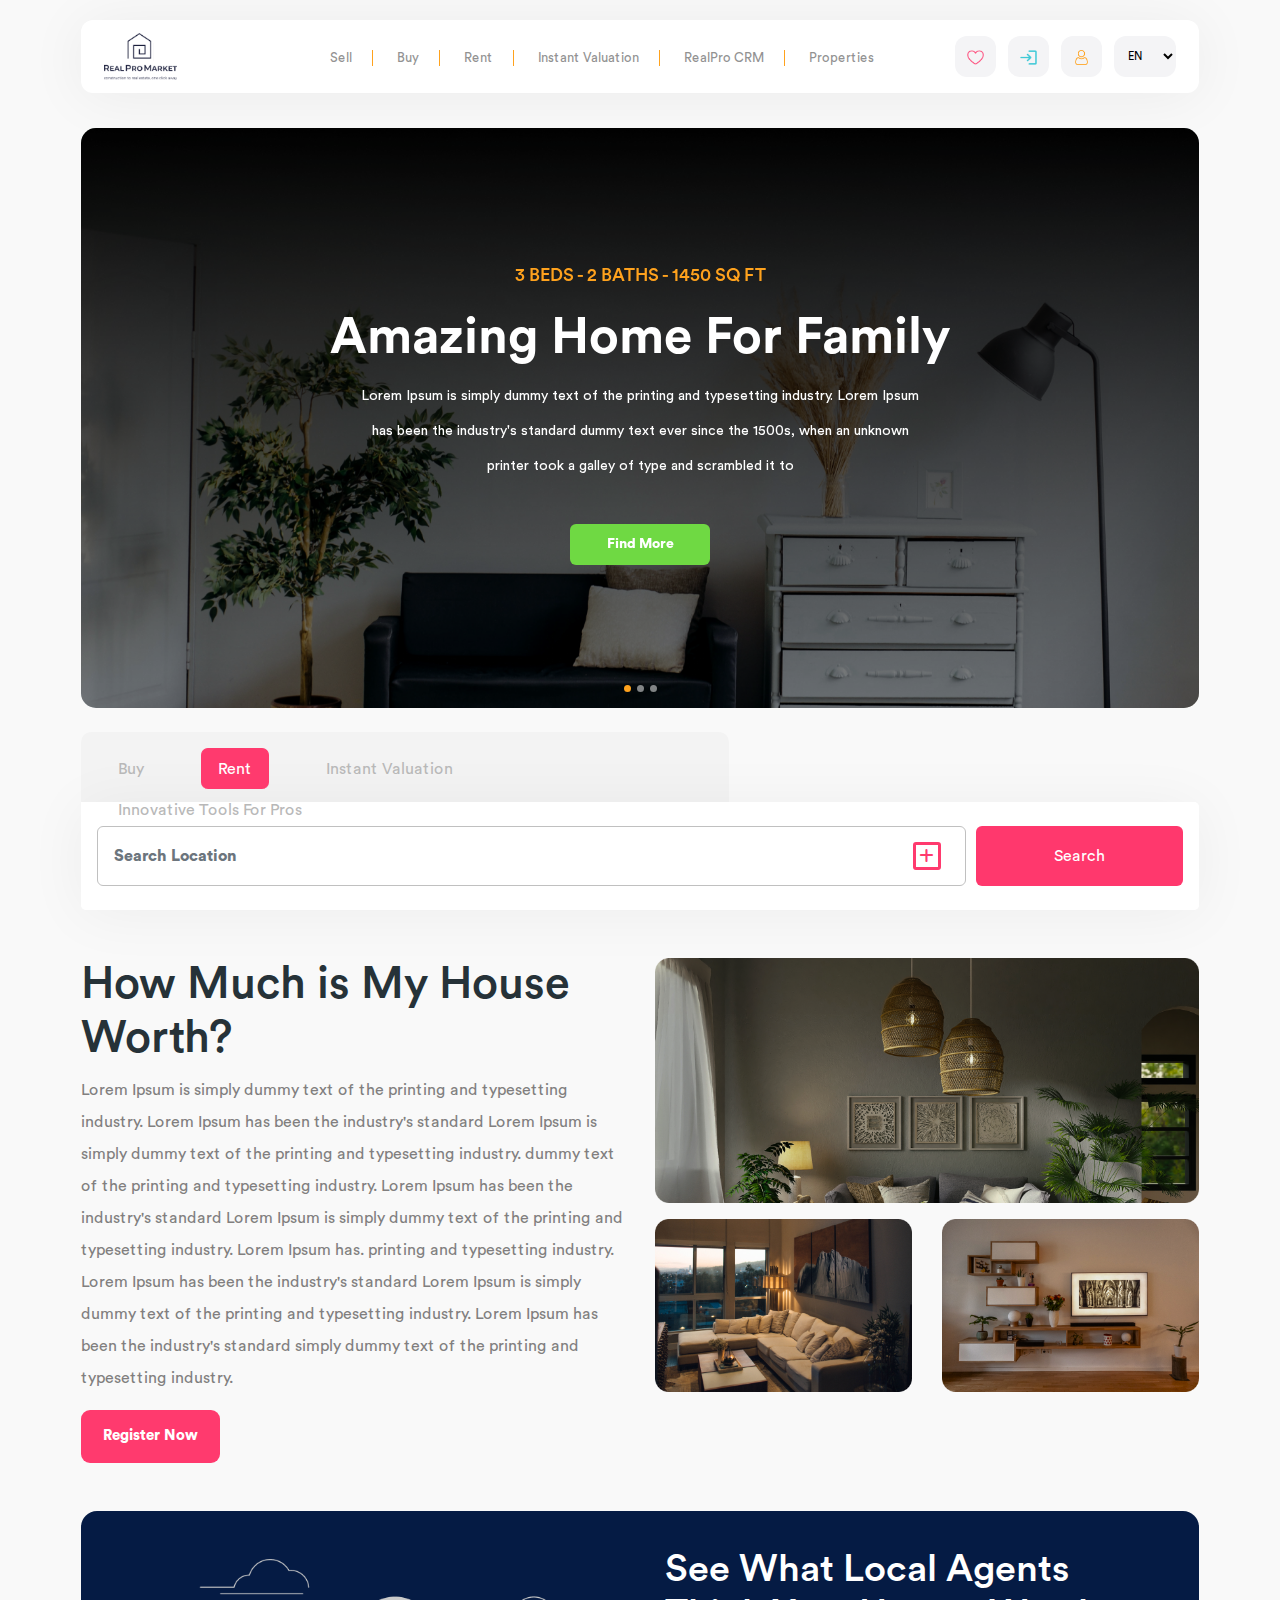
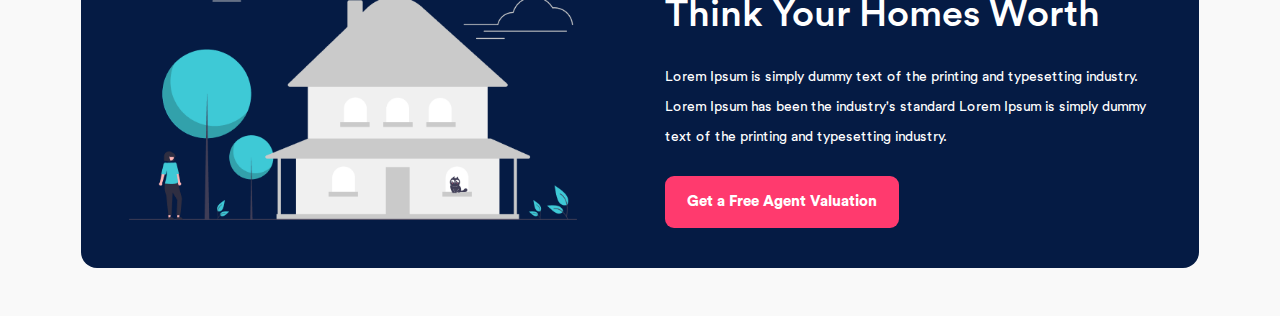
==== commit 6f9ed287: "xcf" ====
--- a/agentvaluation.html
+++ b/agentvaluation.html
@@ -272,13 +272,12 @@
             </div>
         </div>
     </div>
-    <div class="container-main">
-
+    <div class="container-main mb-5">
         <div class="row">
             <div class="col-md-6">
-                <h1 class="section-title">How Much is My House
+                <h1 class="section-title-house">How Much is My House
                     Worth?</h1>
-                <p class="text-city-details">
+                <p class="text-valuation-details">
                     Lorem Ipsum is simply dummy text of the printing and typesetting industry. Lorem Ipsum has been the
                     industry's standard Lorem Ipsum is simply dummy text of the printing and typesetting industry.
                     dummy text of the printing and typesetting industry. Lorem Ipsum has been the industry's
@@ -287,28 +286,49 @@
                     Ipsum is simply dummy text of the printing and typesetting industry. Lorem Ipsum has been
                     the industry's standard simply dummy text of the printing and typesetting industry.
                 </p>
-
-                <button  class="btn btn-explore-primary">Register Now</button>
+                <a class="btn btn-book-valuation">Register Now</a>
             </div>
             <div class="col-md-6">
                 <div class="img01">
-                    <img src="images/house-img01.png" class="img-fluid rounded" alt="">
+                    <img src="./assets/images/house-img01.png" class="img-fluid rounded" alt="">
                 </div>
 
                 <div class="row mt-3">
                     <div class="col-md-6">
-                        <div class="img02"><img src="images/house-img02.png" class="img-fluid rounded" alt="">
+                        <div class="img02"><img src="./assets/images/house-img02.png" class="img-fluid rounded" alt="">
                         </div>
                     </div>
                     <div class="col-md-6">
-                        <div class="img02"><img src="images/house-img03.png" class="img-fluid rounded" alt="">
+                        <div class="img02"><img src="./assets/images/house-img03.png" class="img-fluid rounded" alt="">
                         </div>
                     </div>
                 </div>
             </div>
         </div>
     </div>
-
+    <div class="container-main mb-5 rounded-16 bg-valuation">
+        <div class="row">
+            <div class=" col-sm-6 col-12">
+                <div class=" p-5">
+                    <img src="./assets/images/vector-diagram.png" class="img-fluid">
+                </div>
+            </div>
+            <div class=" col-sm-6 col-12">
+                <div class="padding-valuation">
+                    <h1 class="fs-sm-40px fw-500 text-white mb-4">See What Local Agents Think
+                        Your Homes Worth</h1>
+                    <p class="valuation-text-details mb-4">Lorem Ipsum is simply dummy text of the printing and
+                        typesetting industry. Lorem Ipsum has been the
+                        industry's standard Lorem Ipsum is simply dummy text of the printing and typesetting industry.
+                    </p>
+                    <a class="btn btn-book-valuation" href="#">
+                        Get a Free Agent Valuation
+                    </a>
+                </div>
+            </div>
+        </div>
+
+    </div>
 
     <div id="preloader"></div>
     <script src="./lib/jquery/dist/jquery.min.js"></script>
--- a/assets/css/style.css
+++ b/assets/css/style.css
@@ -1895,4 +1895,76 @@
         font-size: 20px !important;
         text-decoration: none;
     }
+}
+
+.section-title-house{
+    font-weight: 500;
+    font-size: 45px;
+    color: #263238;
+}
+.text-valuation-details{
+    line-height: 32px;
+    color: #817F7F;
+    font-size: 16px;
+    font-weight: 450;
+}
+
+.bg-valuation{
+    background: #051B44;
+}
+.fs-sm-40px{
+    font-size: 38px;
+}
+.padding-valuation{
+    padding: 36px 36px 10px 10px
+}
+
+.valuation-text-details{
+    font-size: 14px;
+    font-weight: 450;
+    color: #fff;
+    line-height: 30px;
+}
+
+.btn-book-valuation{
+    background: #FF3A6E !important;
+    font-size: 15px!important;
+    color: #fff!important;
+    padding: 14px 21px!important;
+    border-radius: 9px!important;
+}
+
+@media(min-width:1367px){
+    .fs-sm-40px{
+        font-size: 44px;
+    }
+    .valuation-text-details{
+        font-size: 19px;
+    }
+    .padding-valuation{
+        padding: 40px 40px 10px 10px
+    }
+    .valuation-text-details{
+        font-size: 18px;
+        font-weight: 450;
+        color: #fff;
+        line-height: 38px;
+    }
+    .btn-book-valuation{
+        background: #FF3A6E !important;
+        font-size: 16px!important;
+        color: #fff!important;
+        padding: 16px 24px!important;
+    }
+    .section-title-house {
+        font-weight: 500;
+        font-size: 60px!important;
+        color: #263238;
+    }
+    .text-valuation-details {
+        line-height: 41px;
+        color: #817F7F;
+        font-size: 21px;
+        font-weight: 450;
+    }
 }